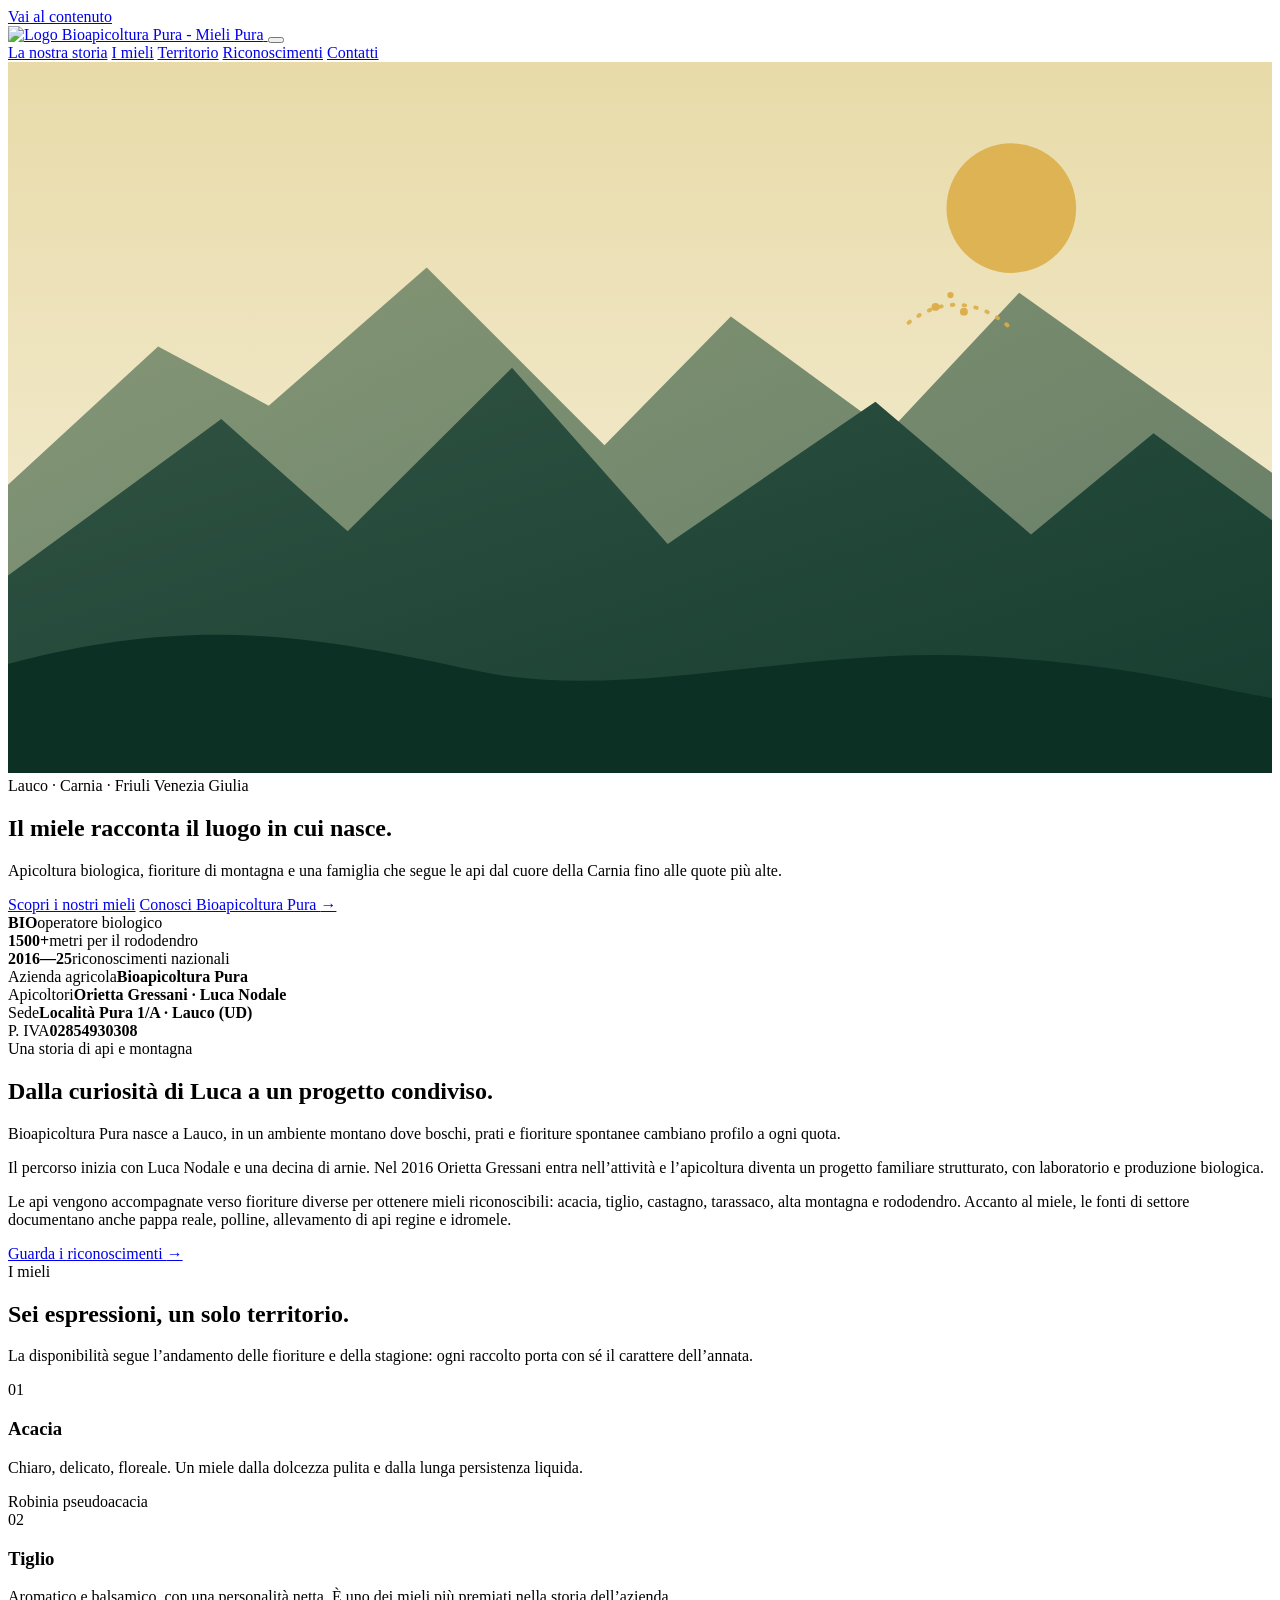
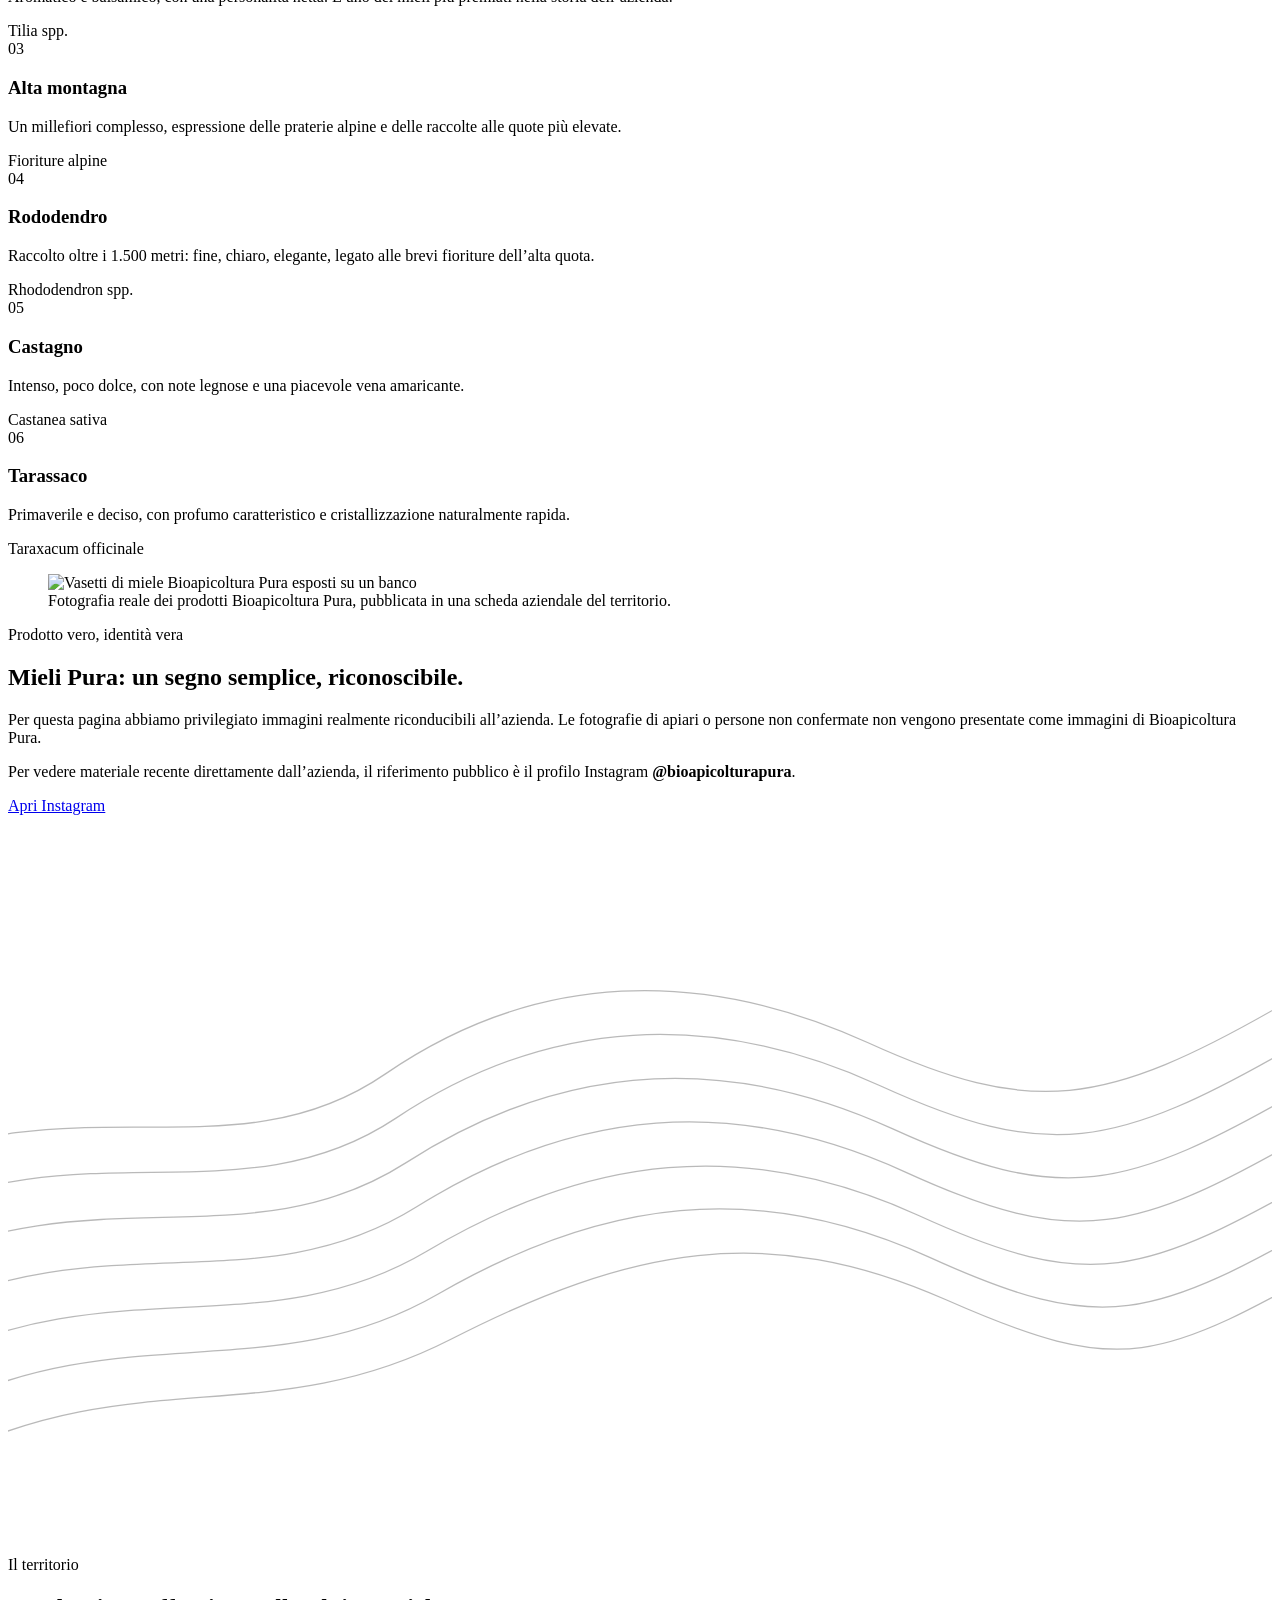
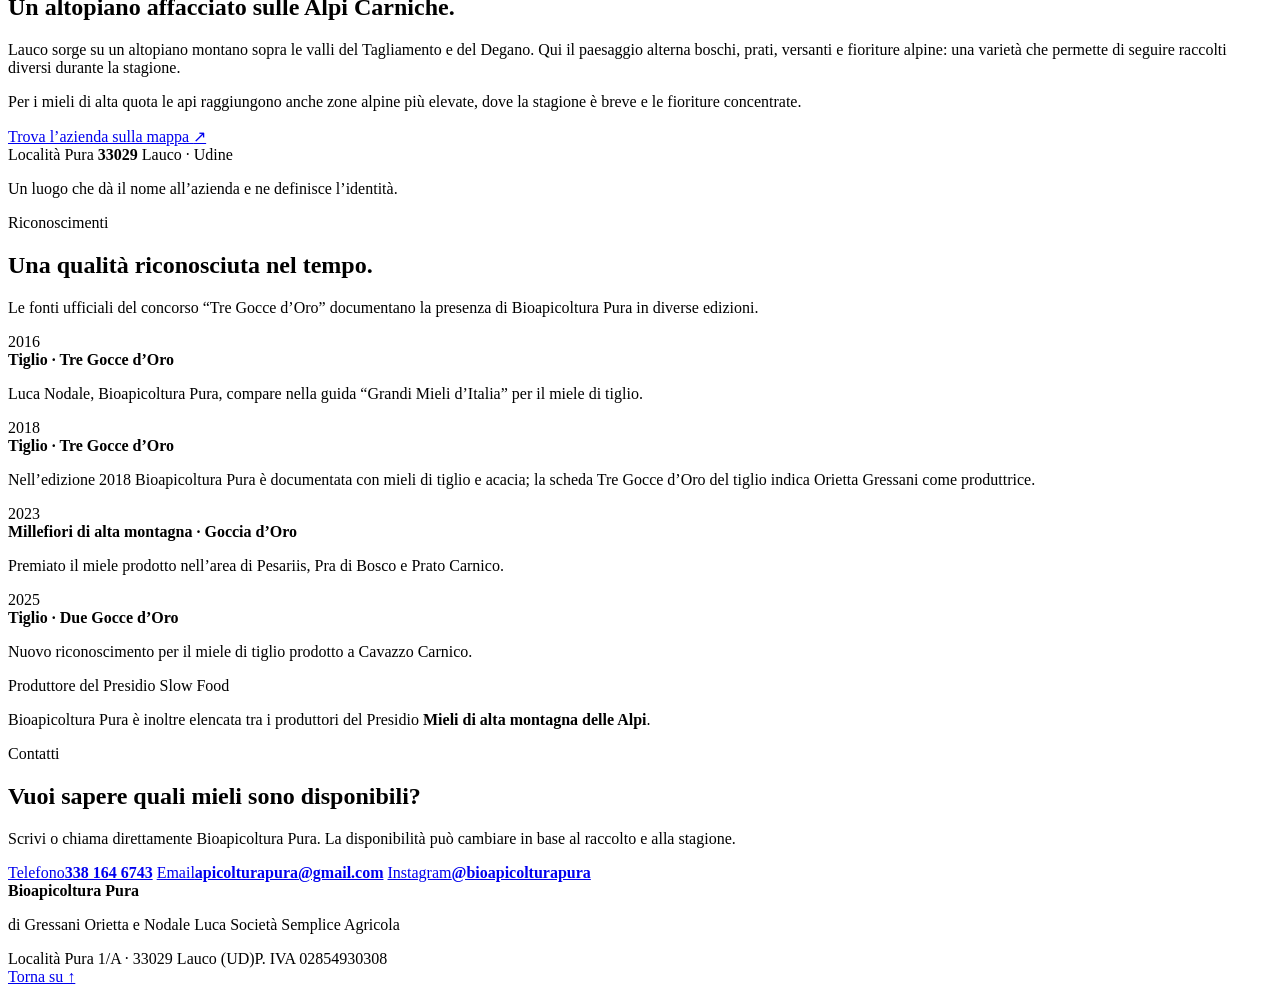
==== index.html @ 6dde9b4a "Create Bioapicoltura Pura showcase website" ====
<!doctype html>
<html lang="it">
<head>
  <meta charset="utf-8">
  <meta name="viewport" content="width=device-width, initial-scale=1">
  <title>Bioapicoltura Pura | Miele biologico dalla Carnia</title>
  <meta name="description" content="Bioapicoltura Pura di Orietta Gressani e Luca Nodale: miele biologico di montagna prodotto a Lauco, nel cuore della Carnia friulana.">
  <meta name="theme-color" content="#153d2f">
  <link rel="preconnect" href="https://fonts.googleapis.com">
  <link rel="preconnect" href="https://fonts.gstatic.com" crossorigin>
  <link href="https://fonts.googleapis.com/css2?family=DM+Sans:wght@400;500;600;700&family=Fraunces:opsz,wght@9..144,500;9..144,600;9..144,700&display=swap" rel="stylesheet">
  <link rel="stylesheet" href="styles.css">
  <script type="application/ld+json">
  {
    "@context": "https://schema.org",
    "@type": "LocalBusiness",
    "name": "Bioapicoltura Pura di Gressani Orietta e Nodale Luca Società Semplice Agricola",
    "alternateName": "Bioapicoltura Pura",
    "description": "Azienda apistica biologica di Lauco, in Carnia.",
    "taxID": "02854930308",
    "telephone": "+393381646743",
    "email": "apicolturapura@gmail.com",
    "address": {
      "@type": "PostalAddress",
      "streetAddress": "Località Pura 1/A",
      "postalCode": "33029",
      "addressLocality": "Lauco",
      "addressRegion": "UD",
      "addressCountry": "IT"
    },
    "sameAs": ["https://www.instagram.com/bioapicolturapura/"]
  }
  </script>
</head>
<body>
  <a class="skip-link" href="#contenuto">Vai al contenuto</a>

  <header class="site-header" id="top">
    <div class="container nav-wrap">
      <a class="brand" href="#top" aria-label="Bioapicoltura Pura, home">
        <img src="https://ribollagialla.org/wp-content/uploads/2021/06/Logo_BioApicoltura.png" alt="Logo Bioapicoltura Pura - Mieli Pura" width="128" height="70">
      </a>
      <button class="menu-toggle" aria-expanded="false" aria-controls="main-nav" aria-label="Apri il menu">
        <span></span><span></span>
      </button>
      <nav id="main-nav" class="main-nav" aria-label="Navigazione principale">
        <a href="#storia">La nostra storia</a>
        <a href="#mieli">I mieli</a>
        <a href="#territorio">Territorio</a>
        <a href="#riconoscimenti">Riconoscimenti</a>
        <a class="nav-cta" href="#contatti">Contatti</a>
      </nav>
    </div>
  </header>

  <main id="contenuto">
    <section class="hero">
      <div class="hero-art" aria-hidden="true">
        <svg viewBox="0 0 1600 900" preserveAspectRatio="xMidYMid slice" role="img">
          <defs>
            <linearGradient id="sky" x1="0" y1="0" x2="0" y2="1">
              <stop offset="0" stop-color="#e8dba9"/>
              <stop offset="1" stop-color="#f6f0dc"/>
            </linearGradient>
            <linearGradient id="mountainFar" x1="0" y1="0" x2="1" y2="1">
              <stop offset="0" stop-color="#6f8767"/>
              <stop offset="1" stop-color="#43614d"/>
            </linearGradient>
            <linearGradient id="mountainNear" x1="0" y1="0" x2="1" y2="1">
              <stop offset="0" stop-color="#315343"/>
              <stop offset="1" stop-color="#153d2f"/>
            </linearGradient>
          </defs>
          <rect width="1600" height="900" fill="url(#sky)"/>
          <circle cx="1270" cy="185" r="82" fill="#dcae4a" opacity=".9"/>
          <path d="M0 535 L190 360 L330 435 L530 260 L755 485 L915 322 L1115 468 L1280 292 L1600 520 L1600 900 L0 900 Z" fill="url(#mountainFar)" opacity=".82"/>
          <path d="M0 650 L270 452 L430 594 L638 387 L835 610 L1098 430 L1295 598 L1450 470 L1600 580 L1600 900 L0 900 Z" fill="url(#mountainNear)"/>
          <path d="M0 762 C230 700 385 725 590 770 C780 812 1000 740 1228 752 C1420 762 1510 790 1600 805 L1600 900 L0 900 Z" fill="#0d3025"/>
          <g fill="#dcae4a" opacity=".98">
            <circle cx="1174" cy="310" r="5"/><circle cx="1193" cy="295" r="4"/><circle cx="1210" cy="316" r="5"/>
          </g>
          <g stroke="#dcae4a" stroke-width="5" stroke-linecap="round" fill="none" opacity=".9">
            <path d="M1140 330 C1180 298 1228 300 1267 335" stroke-dasharray="2 13"/>
          </g>
        </svg>
      </div>
      <div class="hero-overlay"></div>
      <div class="container hero-content">
        <div class="hero-copy reveal">
          <div class="eyebrow light">Lauco · Carnia · Friuli Venezia Giulia</div>
          <h1>Il miele racconta il luogo in cui nasce.</h1>
          <p class="hero-lead">Apicoltura biologica, fioriture di montagna e una famiglia che segue le api dal cuore della Carnia fino alle quote più alte.</p>
          <div class="hero-actions">
            <a class="button button-primary" href="#mieli">Scopri i nostri mieli</a>
            <a class="text-link light" href="#storia">Conosci Bioapicoltura Pura <span aria-hidden="true">→</span></a>
          </div>
        </div>
        <div class="hero-facts reveal" aria-label="In breve">
          <div><strong>BIO</strong><span>operatore biologico</span></div>
          <div><strong>1500+</strong><span>metri per il rododendro</span></div>
          <div><strong>2016—25</strong><span>riconoscimenti nazionali</span></div>
        </div>
      </div>
    </section>

    <section class="identity-strip" aria-label="Identità aziendale">
      <div class="container identity-grid">
        <div><span>Azienda agricola</span><strong>Bioapicoltura Pura</strong></div>
        <div><span>Apicoltori</span><strong>Orietta Gressani · Luca Nodale</strong></div>
        <div><span>Sede</span><strong>Località Pura 1/A · Lauco (UD)</strong></div>
        <div><span>P. IVA</span><strong>02854930308</strong></div>
      </div>
    </section>

    <section id="storia" class="section story">
      <div class="container story-grid">
        <div class="story-heading reveal">
          <div class="eyebrow">Una storia di api e montagna</div>
          <h2>Dalla curiosità di Luca a un progetto condiviso.</h2>
        </div>
        <div class="story-copy reveal">
          <p class="lead">Bioapicoltura Pura nasce a Lauco, in un ambiente montano dove boschi, prati e fioriture spontanee cambiano profilo a ogni quota.</p>
          <p>Il percorso inizia con Luca Nodale e una decina di arnie. Nel 2016 Orietta Gressani entra nell’attività e l’apicoltura diventa un progetto familiare strutturato, con laboratorio e produzione biologica.</p>
          <p>Le api vengono accompagnate verso fioriture diverse per ottenere mieli riconoscibili: acacia, tiglio, castagno, tarassaco, alta montagna e rododendro. Accanto al miele, le fonti di settore documentano anche pappa reale, polline, allevamento di api regine e idromele.</p>
          <a class="text-link" href="#riconoscimenti">Guarda i riconoscimenti <span aria-hidden="true">→</span></a>
        </div>
      </div>
    </section>

    <section id="mieli" class="section honey-section">
      <div class="container">
        <div class="section-intro reveal">
          <div class="eyebrow">I mieli</div>
          <h2>Sei espressioni, un solo territorio.</h2>
          <p>La disponibilità segue l’andamento delle fioriture e della stagione: ogni raccolto porta con sé il carattere dell’annata.</p>
        </div>
        <div class="honey-grid">
          <article class="honey-card reveal"><span class="honey-number">01</span><div><h3>Acacia</h3><p>Chiaro, delicato, floreale. Un miele dalla dolcezza pulita e dalla lunga persistenza liquida.</p></div><span class="botanical">Robinia pseudoacacia</span></article>
          <article class="honey-card reveal"><span class="honey-number">02</span><div><h3>Tiglio</h3><p>Aromatico e balsamico, con una personalità netta. È uno dei mieli più premiati nella storia dell’azienda.</p></div><span class="botanical">Tilia spp.</span></article>
          <article class="honey-card reveal"><span class="honey-number">03</span><div><h3>Alta montagna</h3><p>Un millefiori complesso, espressione delle praterie alpine e delle raccolte alle quote più elevate.</p></div><span class="botanical">Fioriture alpine</span></article>
          <article class="honey-card reveal"><span class="honey-number">04</span><div><h3>Rododendro</h3><p>Raccolto oltre i 1.500 metri: fine, chiaro, elegante, legato alle brevi fioriture dell’alta quota.</p></div><span class="botanical">Rhododendron spp.</span></article>
          <article class="honey-card reveal"><span class="honey-number">05</span><div><h3>Castagno</h3><p>Intenso, poco dolce, con note legnose e una piacevole vena amaricante.</p></div><span class="botanical">Castanea sativa</span></article>
          <article class="honey-card reveal"><span class="honey-number">06</span><div><h3>Tarassaco</h3><p>Primaverile e deciso, con profumo caratteristico e cristallizzazione naturalmente rapida.</p></div><span class="botanical">Taraxacum officinale</span></article>
        </div>
      </div>
    </section>

    <section class="section real-company">
      <div class="container real-grid">
        <figure class="real-photo reveal">
          <img src="https://ribollagialla.org/wp-content/uploads/2021/06/Azienda_BioApicoltura-300x225.jpg" alt="Vasetti di miele Bioapicoltura Pura esposti su un banco" loading="lazy" width="900" height="675">
          <figcaption>Fotografia reale dei prodotti Bioapicoltura Pura, pubblicata in una scheda aziendale del territorio.</figcaption>
        </figure>
        <div class="real-copy reveal">
          <div class="eyebrow">Prodotto vero, identità vera</div>
          <h2>Mieli Pura: un segno semplice, riconoscibile.</h2>
          <p>Per questa pagina abbiamo privilegiato immagini realmente riconducibili all’azienda. Le fotografie di apiari o persone non confermate non vengono presentate come immagini di Bioapicoltura Pura.</p>
          <p>Per vedere materiale recente direttamente dall’azienda, il riferimento pubblico è il profilo Instagram <strong>@bioapicolturapura</strong>.</p>
          <a class="button button-outline" href="https://www.instagram.com/bioapicolturapura/" target="_blank" rel="noopener noreferrer">Apri Instagram</a>
        </div>
      </div>
    </section>

    <section id="territorio" class="section territory">
      <div class="territory-art" aria-hidden="true">
        <svg viewBox="0 0 1200 700" preserveAspectRatio="xMidYMid slice">
          <g fill="none" stroke="currentColor" stroke-width="1.2" opacity=".27">
            <path d="M-60 610 C120 520 250 585 420 498 S720 385 890 460 S1090 520 1270 420"/>
            <path d="M-70 565 C110 475 252 545 408 455 S710 345 875 420 S1085 480 1260 380"/>
            <path d="M-80 520 C100 430 245 505 398 414 S700 305 864 380 S1078 438 1250 340"/>
            <path d="M-90 475 C90 385 238 466 388 372 S690 265 852 339 S1070 398 1240 300"/>
            <path d="M-100 430 C80 340 230 425 378 330 S680 225 840 298 S1060 358 1230 260"/>
            <path d="M-110 385 C70 295 222 385 368 288 S670 185 828 257 S1050 318 1220 220"/>
            <path d="M-120 340 C60 250 214 345 358 246 S660 145 816 216 S1040 278 1210 180"/>
          </g>
        </svg>
      </div>
      <div class="container territory-grid">
        <div class="territory-copy reveal">
          <div class="eyebrow light">Il territorio</div>
          <h2>Un altopiano affacciato sulle Alpi Carniche.</h2>
          <p>Lauco sorge su un altopiano montano sopra le valli del Tagliamento e del Degano. Qui il paesaggio alterna boschi, prati, versanti e fioriture alpine: una varietà che permette di seguire raccolti diversi durante la stagione.</p>
          <p>Per i mieli di alta quota le api raggiungono anche zone alpine più elevate, dove la stagione è breve e le fioriture concentrate.</p>
          <a class="text-link light" href="https://www.google.com/maps/search/?api=1&query=Localit%C3%A0+Pura+1%2FA+Lauco+UD" target="_blank" rel="noopener noreferrer">Trova l’azienda sulla mappa <span aria-hidden="true">↗</span></a>
        </div>
        <div class="altitude-card reveal">
          <span class="altitude-kicker">Località Pura</span>
          <strong>33029</strong>
          <span>Lauco · Udine</span>
          <div class="altitude-line"></div>
          <p>Un luogo che dà il nome all’azienda e ne definisce l’identità.</p>
        </div>
      </div>
    </section>

    <section id="riconoscimenti" class="section awards">
      <div class="container">
        <div class="section-intro reveal">
          <div class="eyebrow">Riconoscimenti</div>
          <h2>Una qualità riconosciuta nel tempo.</h2>
          <p>Le fonti ufficiali del concorso “Tre Gocce d’Oro” documentano la presenza di Bioapicoltura Pura in diverse edizioni.</p>
        </div>
        <div class="timeline">
          <article class="award reveal">
            <time>2016</time>
            <div><strong>Tiglio · Tre Gocce d’Oro</strong><p>Luca Nodale, Bioapicoltura Pura, compare nella guida “Grandi Mieli d’Italia” per il miele di tiglio.</p></div>
          </article>
          <article class="award reveal">
            <time>2018</time>
            <div><strong>Tiglio · Tre Gocce d’Oro</strong><p>Nell’edizione 2018 Bioapicoltura Pura è documentata con mieli di tiglio e acacia; la scheda Tre Gocce d’Oro del tiglio indica Orietta Gressani come produttrice.</p></div>
          </article>
          <article class="award reveal">
            <time>2023</time>
            <div><strong>Millefiori di alta montagna · Goccia d’Oro</strong><p>Premiato il miele prodotto nell’area di Pesariis, Pra di Bosco e Prato Carnico.</p></div>
          </article>
          <article class="award reveal">
            <time>2025</time>
            <div><strong>Tiglio · Due Gocce d’Oro</strong><p>Nuovo riconoscimento per il miele di tiglio prodotto a Cavazzo Carnico.</p></div>
          </article>
        </div>
        <div class="slowfood-note reveal">
          <span class="badge">Produttore del Presidio Slow Food</span>
          <p>Bioapicoltura Pura è inoltre elencata tra i produttori del Presidio <strong>Mieli di alta montagna delle Alpi</strong>.</p>
        </div>
      </div>
    </section>

    <section id="contatti" class="section contact">
      <div class="container contact-card reveal">
        <div>
          <div class="eyebrow light">Contatti</div>
          <h2>Vuoi sapere quali mieli sono disponibili?</h2>
          <p>Scrivi o chiama direttamente Bioapicoltura Pura. La disponibilità può cambiare in base al raccolto e alla stagione.</p>
        </div>
        <div class="contact-links">
          <a href="tel:+393381646743"><span>Telefono</span><strong>338 164 6743</strong></a>
          <a href="mailto:apicolturapura@gmail.com"><span>Email</span><strong>apicolturapura@gmail.com</strong></a>
          <a href="https://www.instagram.com/bioapicolturapura/" target="_blank" rel="noopener noreferrer"><span>Instagram</span><strong>@bioapicolturapura</strong></a>
        </div>
      </div>
    </section>
  </main>

  <footer class="site-footer">
    <div class="container footer-grid">
      <div><strong>Bioapicoltura Pura</strong><p>di Gressani Orietta e Nodale Luca Società Semplice Agricola</p></div>
      <div><span>Località Pura 1/A · 33029 Lauco (UD)</span><span>P. IVA 02854930308</span></div>
      <a href="#top" class="back-top">Torna su ↑</a>
    </div>
  </footer>

  <script src="app.js"></script>
</body>
</html>
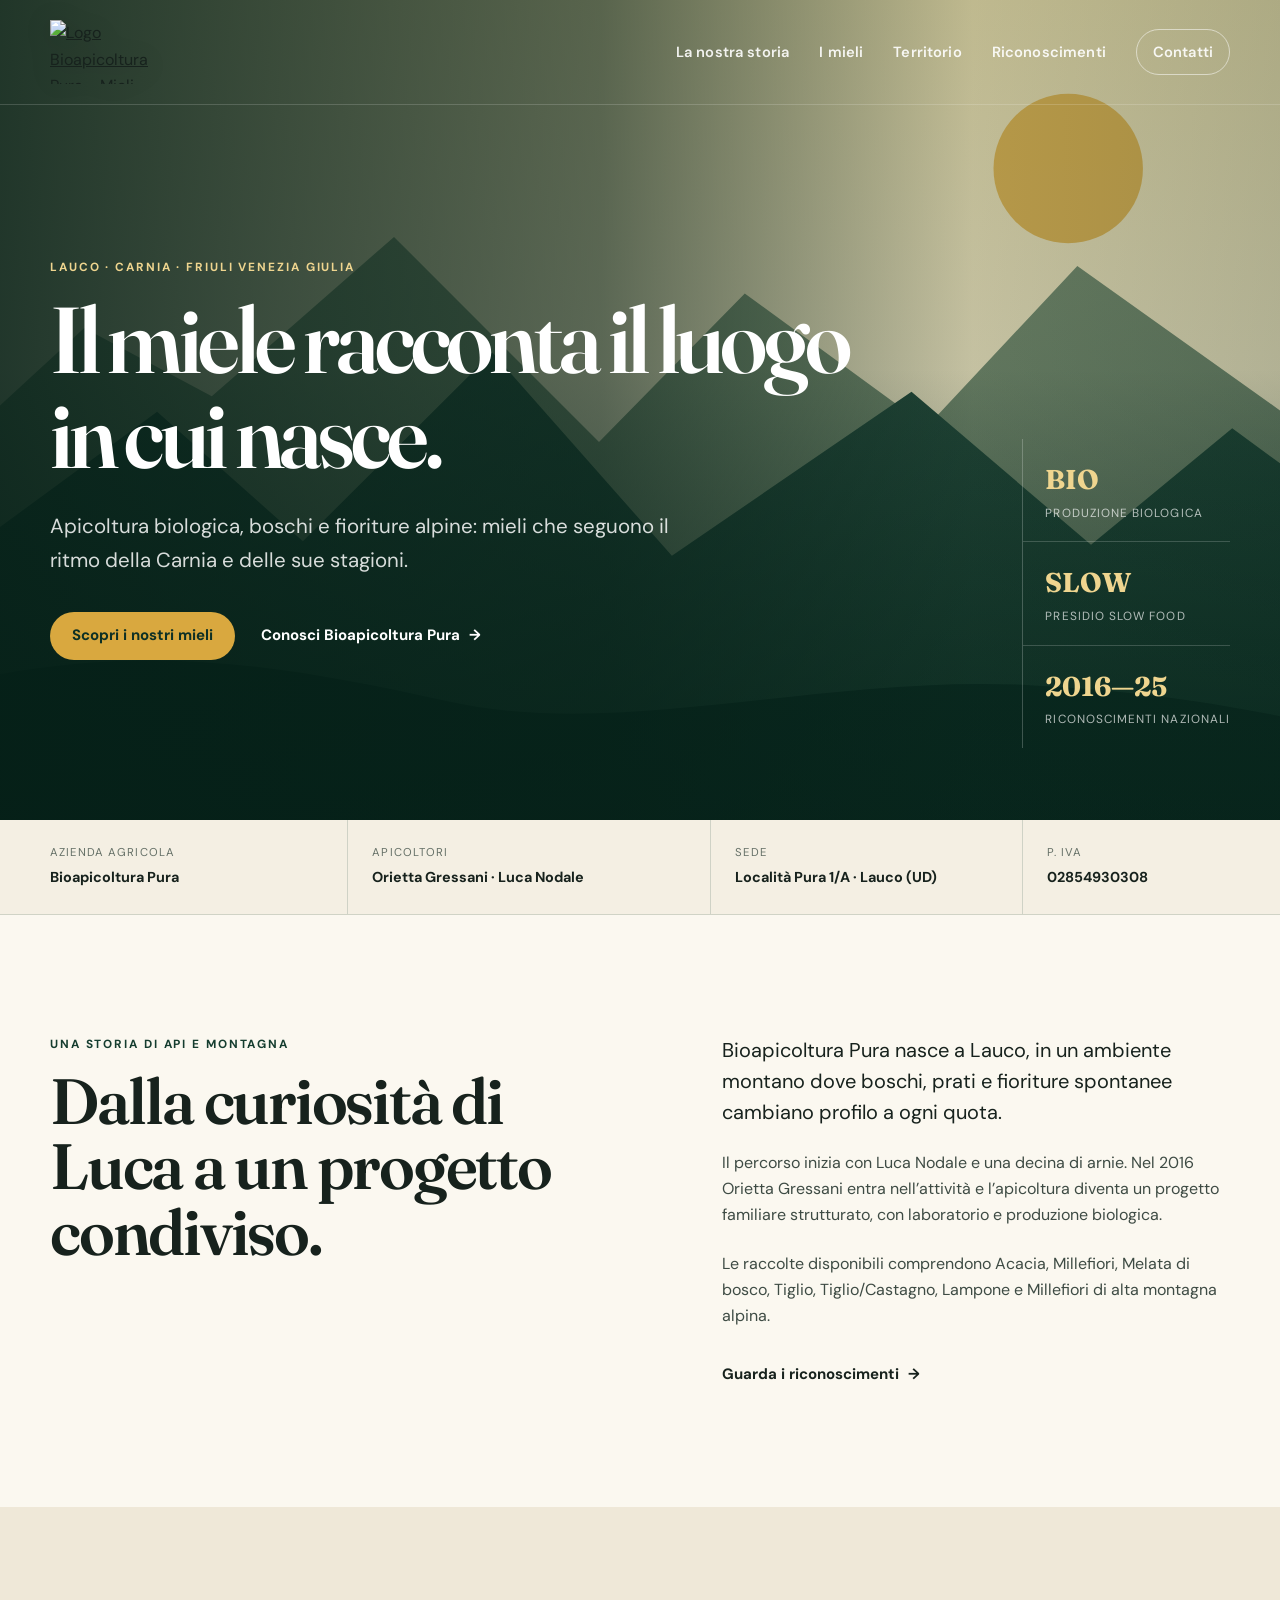
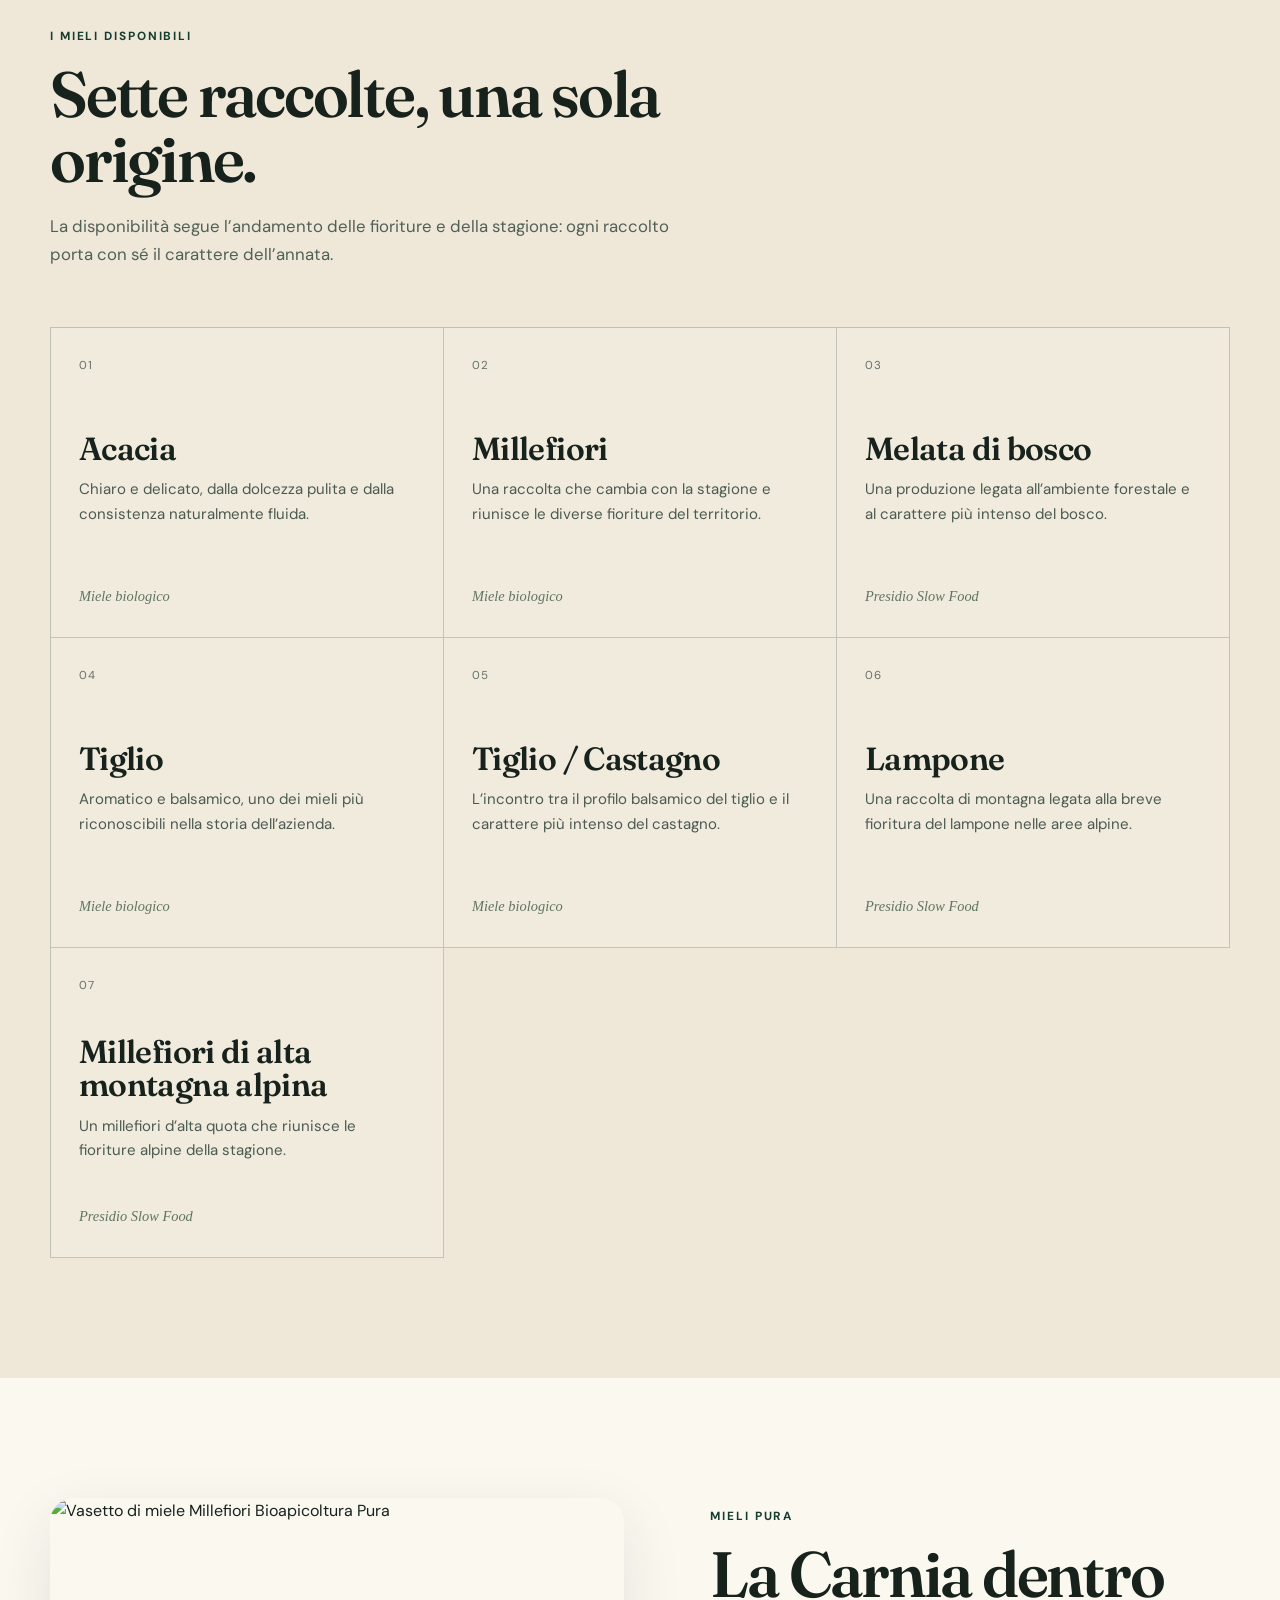
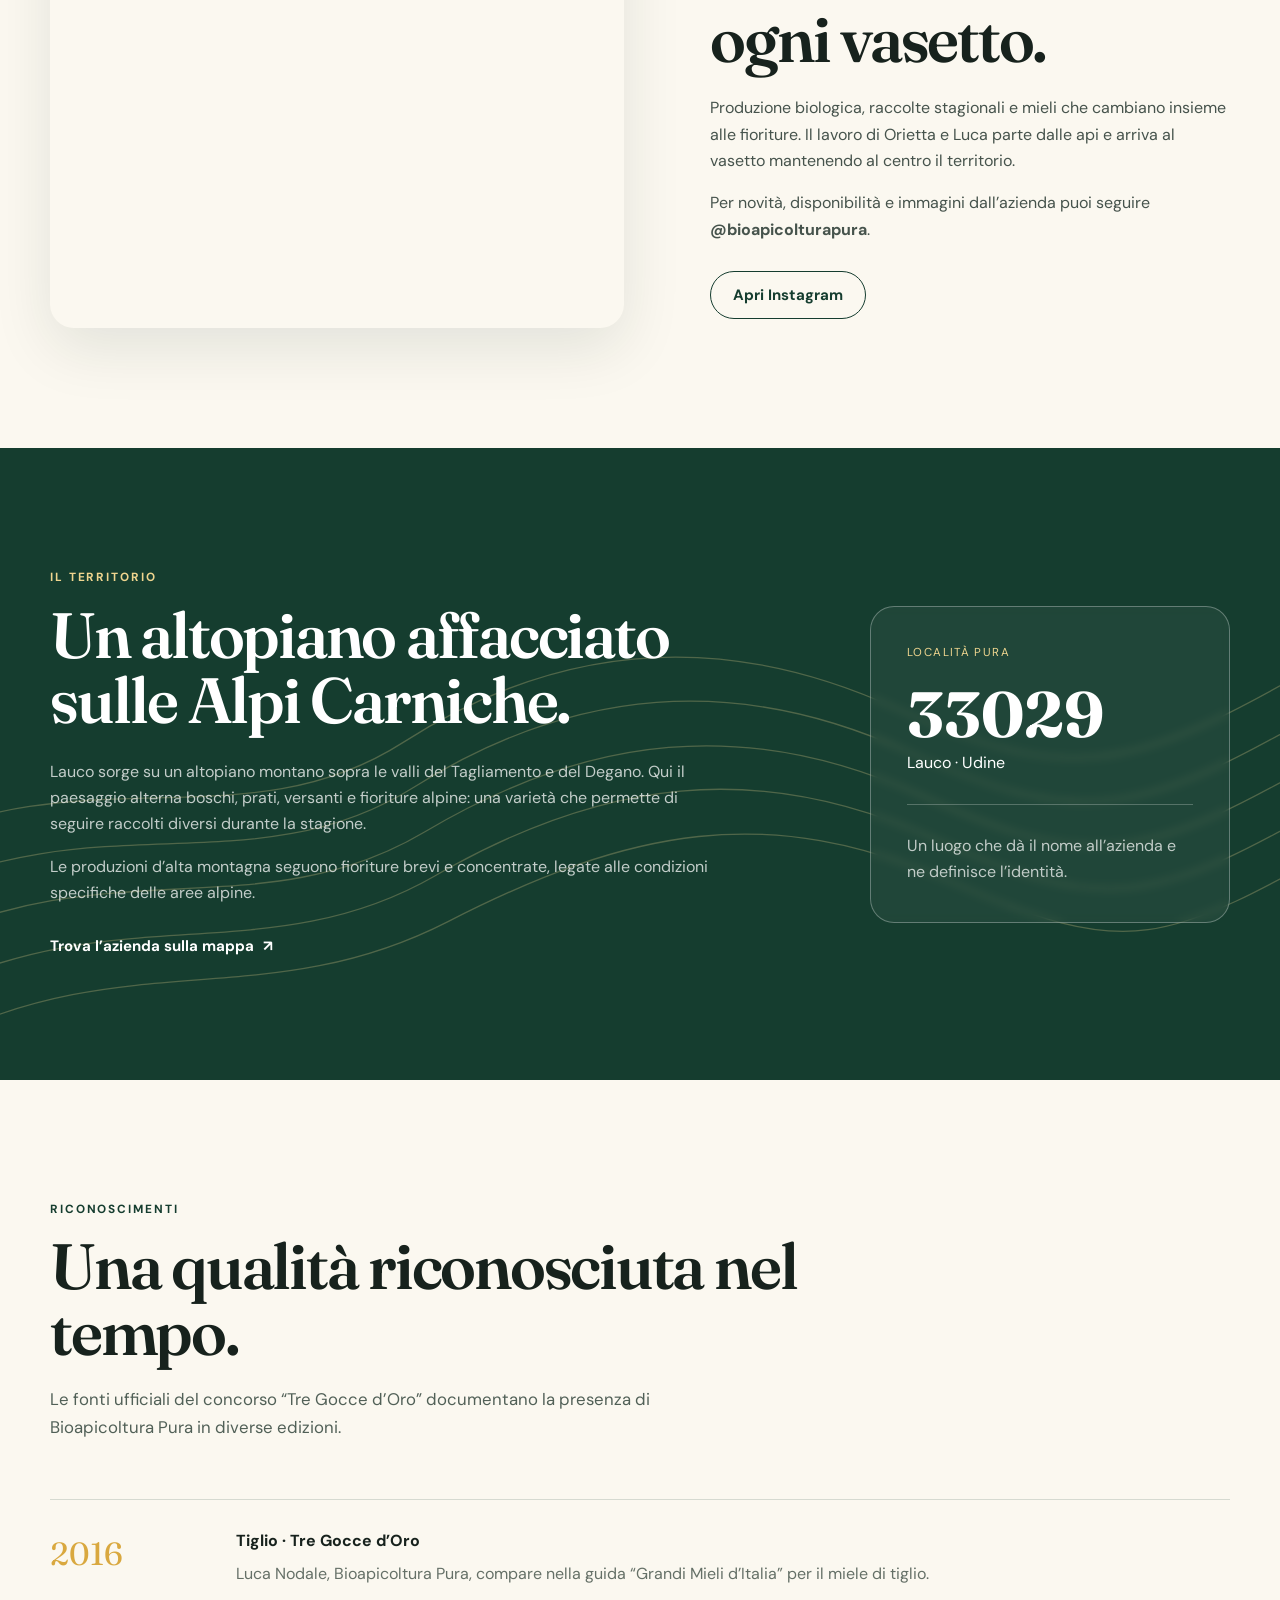
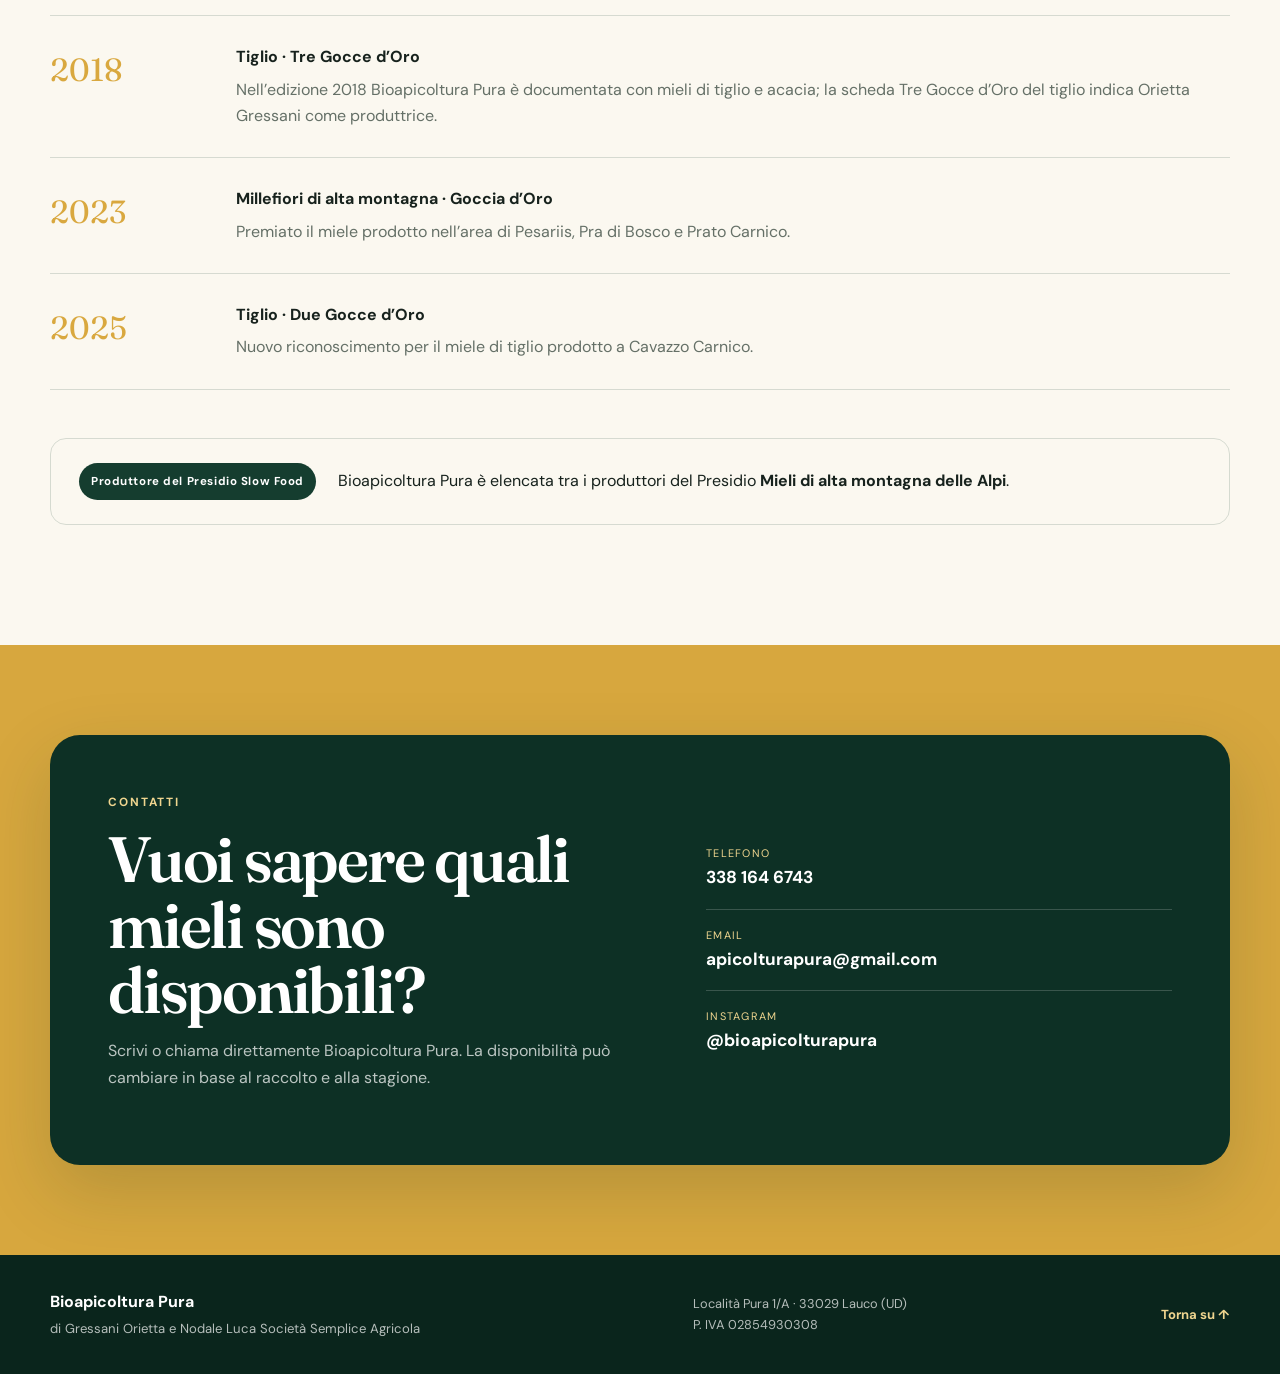
==== commit ddb608ef: "Update honey selection and improve product imagery" ====
--- a/index.html
+++ b/index.html
@@ -4,7 +4,7 @@
   <meta charset="utf-8">
   <meta name="viewport" content="width=device-width, initial-scale=1">
   <title>Bioapicoltura Pura | Miele biologico dalla Carnia</title>
-  <meta name="description" content="Bioapicoltura Pura di Orietta Gressani e Luca Nodale: miele biologico di montagna prodotto a Lauco, nel cuore della Carnia friulana.">
+  <meta name="description" content="Bioapicoltura Pura di Orietta Gressani e Luca Nodale: miele biologico prodotto a Lauco, nel cuore della Carnia friulana.">
   <meta name="theme-color" content="#153d2f">
   <link rel="preconnect" href="https://fonts.googleapis.com">
   <link rel="preconnect" href="https://fonts.gstatic.com" crossorigin>
@@ -40,9 +40,7 @@
       <a class="brand" href="#top" aria-label="Bioapicoltura Pura, home">
         <img src="https://ribollagialla.org/wp-content/uploads/2021/06/Logo_BioApicoltura.png" alt="Logo Bioapicoltura Pura - Mieli Pura" width="128" height="70">
       </a>
-      <button class="menu-toggle" aria-expanded="false" aria-controls="main-nav" aria-label="Apri il menu">
-        <span></span><span></span>
-      </button>
+      <button class="menu-toggle" aria-expanded="false" aria-controls="main-nav" aria-label="Apri il menu"><span></span><span></span></button>
       <nav id="main-nav" class="main-nav" aria-label="Navigazione principale">
         <a href="#storia">La nostra storia</a>
         <a href="#mieli">I mieli</a>
@@ -58,30 +56,15 @@
       <div class="hero-art" aria-hidden="true">
         <svg viewBox="0 0 1600 900" preserveAspectRatio="xMidYMid slice" role="img">
           <defs>
-            <linearGradient id="sky" x1="0" y1="0" x2="0" y2="1">
-              <stop offset="0" stop-color="#e8dba9"/>
-              <stop offset="1" stop-color="#f6f0dc"/>
-            </linearGradient>
-            <linearGradient id="mountainFar" x1="0" y1="0" x2="1" y2="1">
-              <stop offset="0" stop-color="#6f8767"/>
-              <stop offset="1" stop-color="#43614d"/>
-            </linearGradient>
-            <linearGradient id="mountainNear" x1="0" y1="0" x2="1" y2="1">
-              <stop offset="0" stop-color="#315343"/>
-              <stop offset="1" stop-color="#153d2f"/>
-            </linearGradient>
+            <linearGradient id="sky" x1="0" y1="0" x2="0" y2="1"><stop offset="0" stop-color="#e8dba9"/><stop offset="1" stop-color="#f6f0dc"/></linearGradient>
+            <linearGradient id="mountainFar" x1="0" y1="0" x2="1" y2="1"><stop offset="0" stop-color="#6f8767"/><stop offset="1" stop-color="#43614d"/></linearGradient>
+            <linearGradient id="mountainNear" x1="0" y1="0" x2="1" y2="1"><stop offset="0" stop-color="#315343"/><stop offset="1" stop-color="#153d2f"/></linearGradient>
           </defs>
           <rect width="1600" height="900" fill="url(#sky)"/>
           <circle cx="1270" cy="185" r="82" fill="#dcae4a" opacity=".9"/>
           <path d="M0 535 L190 360 L330 435 L530 260 L755 485 L915 322 L1115 468 L1280 292 L1600 520 L1600 900 L0 900 Z" fill="url(#mountainFar)" opacity=".82"/>
           <path d="M0 650 L270 452 L430 594 L638 387 L835 610 L1098 430 L1295 598 L1450 470 L1600 580 L1600 900 L0 900 Z" fill="url(#mountainNear)"/>
           <path d="M0 762 C230 700 385 725 590 770 C780 812 1000 740 1228 752 C1420 762 1510 790 1600 805 L1600 900 L0 900 Z" fill="#0d3025"/>
-          <g fill="#dcae4a" opacity=".98">
-            <circle cx="1174" cy="310" r="5"/><circle cx="1193" cy="295" r="4"/><circle cx="1210" cy="316" r="5"/>
-          </g>
-          <g stroke="#dcae4a" stroke-width="5" stroke-linecap="round" fill="none" opacity=".9">
-            <path d="M1140 330 C1180 298 1228 300 1267 335" stroke-dasharray="2 13"/>
-          </g>
         </svg>
       </div>
       <div class="hero-overlay"></div>
@@ -89,15 +72,15 @@
         <div class="hero-copy reveal">
           <div class="eyebrow light">Lauco · Carnia · Friuli Venezia Giulia</div>
           <h1>Il miele racconta il luogo in cui nasce.</h1>
-          <p class="hero-lead">Apicoltura biologica, fioriture di montagna e una famiglia che segue le api dal cuore della Carnia fino alle quote più alte.</p>
+          <p class="hero-lead">Apicoltura biologica, boschi e fioriture alpine: mieli che seguono il ritmo della Carnia e delle sue stagioni.</p>
           <div class="hero-actions">
             <a class="button button-primary" href="#mieli">Scopri i nostri mieli</a>
             <a class="text-link light" href="#storia">Conosci Bioapicoltura Pura <span aria-hidden="true">→</span></a>
           </div>
         </div>
         <div class="hero-facts reveal" aria-label="In breve">
-          <div><strong>BIO</strong><span>operatore biologico</span></div>
-          <div><strong>1500+</strong><span>metri per il rododendro</span></div>
+          <div><strong>BIO</strong><span>produzione biologica</span></div>
+          <div><strong>SLOW</strong><span>Presidio Slow Food</span></div>
           <div><strong>2016—25</strong><span>riconoscimenti nazionali</span></div>
         </div>
       </div>
@@ -121,7 +104,7 @@
         <div class="story-copy reveal">
           <p class="lead">Bioapicoltura Pura nasce a Lauco, in un ambiente montano dove boschi, prati e fioriture spontanee cambiano profilo a ogni quota.</p>
           <p>Il percorso inizia con Luca Nodale e una decina di arnie. Nel 2016 Orietta Gressani entra nell’attività e l’apicoltura diventa un progetto familiare strutturato, con laboratorio e produzione biologica.</p>
-          <p>Le api vengono accompagnate verso fioriture diverse per ottenere mieli riconoscibili: acacia, tiglio, castagno, tarassaco, alta montagna e rododendro. Accanto al miele, le fonti di settore documentano anche pappa reale, polline, allevamento di api regine e idromele.</p>
+          <p>Le raccolte disponibili comprendono Acacia, Millefiori, Melata di bosco, Tiglio, Tiglio/Castagno, Lampone e Millefiori di alta montagna alpina.</p>
           <a class="text-link" href="#riconoscimenti">Guarda i riconoscimenti <span aria-hidden="true">→</span></a>
         </div>
       </div>
@@ -130,17 +113,18 @@
     <section id="mieli" class="section honey-section">
       <div class="container">
         <div class="section-intro reveal">
-          <div class="eyebrow">I mieli</div>
-          <h2>Sei espressioni, un solo territorio.</h2>
+          <div class="eyebrow">I mieli disponibili</div>
+          <h2>Sette raccolte, una sola origine.</h2>
           <p>La disponibilità segue l’andamento delle fioriture e della stagione: ogni raccolto porta con sé il carattere dell’annata.</p>
         </div>
         <div class="honey-grid">
-          <article class="honey-card reveal"><span class="honey-number">01</span><div><h3>Acacia</h3><p>Chiaro, delicato, floreale. Un miele dalla dolcezza pulita e dalla lunga persistenza liquida.</p></div><span class="botanical">Robinia pseudoacacia</span></article>
-          <article class="honey-card reveal"><span class="honey-number">02</span><div><h3>Tiglio</h3><p>Aromatico e balsamico, con una personalità netta. È uno dei mieli più premiati nella storia dell’azienda.</p></div><span class="botanical">Tilia spp.</span></article>
-          <article class="honey-card reveal"><span class="honey-number">03</span><div><h3>Alta montagna</h3><p>Un millefiori complesso, espressione delle praterie alpine e delle raccolte alle quote più elevate.</p></div><span class="botanical">Fioriture alpine</span></article>
-          <article class="honey-card reveal"><span class="honey-number">04</span><div><h3>Rododendro</h3><p>Raccolto oltre i 1.500 metri: fine, chiaro, elegante, legato alle brevi fioriture dell’alta quota.</p></div><span class="botanical">Rhododendron spp.</span></article>
-          <article class="honey-card reveal"><span class="honey-number">05</span><div><h3>Castagno</h3><p>Intenso, poco dolce, con note legnose e una piacevole vena amaricante.</p></div><span class="botanical">Castanea sativa</span></article>
-          <article class="honey-card reveal"><span class="honey-number">06</span><div><h3>Tarassaco</h3><p>Primaverile e deciso, con profumo caratteristico e cristallizzazione naturalmente rapida.</p></div><span class="botanical">Taraxacum officinale</span></article>
+          <article class="honey-card reveal"><span class="honey-number">01</span><div><h3>Acacia</h3><p>Chiaro e delicato, dalla dolcezza pulita e dalla consistenza naturalmente fluida.</p></div><span class="botanical">Miele biologico</span></article>
+          <article class="honey-card reveal"><span class="honey-number">02</span><div><h3>Millefiori</h3><p>Una raccolta che cambia con la stagione e riunisce le diverse fioriture del territorio.</p></div><span class="botanical">Miele biologico</span></article>
+          <article class="honey-card reveal"><span class="honey-number">03</span><div><h3>Melata di bosco</h3><p>Una produzione legata all’ambiente forestale e al carattere più intenso del bosco.</p></div><span class="botanical">Presidio Slow Food</span></article>
+          <article class="honey-card reveal"><span class="honey-number">04</span><div><h3>Tiglio</h3><p>Aromatico e balsamico, uno dei mieli più riconoscibili nella storia dell’azienda.</p></div><span class="botanical">Miele biologico</span></article>
+          <article class="honey-card reveal"><span class="honey-number">05</span><div><h3>Tiglio / Castagno</h3><p>L’incontro tra il profilo balsamico del tiglio e il carattere più intenso del castagno.</p></div><span class="botanical">Miele biologico</span></article>
+          <article class="honey-card reveal"><span class="honey-number">06</span><div><h3>Lampone</h3><p>Una raccolta di montagna legata alla breve fioritura del lampone nelle aree alpine.</p></div><span class="botanical">Presidio Slow Food</span></article>
+          <article class="honey-card reveal"><span class="honey-number">07</span><div><h3>Millefiori di alta montagna alpina</h3><p>Un millefiori d’alta quota che riunisce le fioriture alpine della stagione.</p></div><span class="botanical">Presidio Slow Food</span></article>
         </div>
       </div>
     </section>
@@ -148,14 +132,13 @@
     <section class="section real-company">
       <div class="container real-grid">
         <figure class="real-photo reveal">
-          <img src="https://ribollagialla.org/wp-content/uploads/2021/06/Azienda_BioApicoltura-300x225.jpg" alt="Vasetti di miele Bioapicoltura Pura esposti su un banco" loading="lazy" width="900" height="675">
-          <figcaption>Fotografia reale dei prodotti Bioapicoltura Pura, pubblicata in una scheda aziendale del territorio.</figcaption>
+          <img src="https://carniasapori.it/wp-content/uploads/2025/03/MMF501-miele-millefiori-500gr.jpg" alt="Vasetto di miele Millefiori Bioapicoltura Pura" loading="lazy">
         </figure>
         <div class="real-copy reveal">
-          <div class="eyebrow">Prodotto vero, identità vera</div>
-          <h2>Mieli Pura: un segno semplice, riconoscibile.</h2>
-          <p>Per questa pagina abbiamo privilegiato immagini realmente riconducibili all’azienda. Le fotografie di apiari o persone non confermate non vengono presentate come immagini di Bioapicoltura Pura.</p>
-          <p>Per vedere materiale recente direttamente dall’azienda, il riferimento pubblico è il profilo Instagram <strong>@bioapicolturapura</strong>.</p>
+          <div class="eyebrow">Mieli Pura</div>
+          <h2>La Carnia dentro ogni vasetto.</h2>
+          <p>Produzione biologica, raccolte stagionali e mieli che cambiano insieme alle fioriture. Il lavoro di Orietta e Luca parte dalle api e arriva al vasetto mantenendo al centro il territorio.</p>
+          <p>Per novità, disponibilità e immagini dall’azienda puoi seguire <strong>@bioapicolturapura</strong>.</p>
           <a class="button button-outline" href="https://www.instagram.com/bioapicolturapura/" target="_blank" rel="noopener noreferrer">Apri Instagram</a>
         </div>
       </div>
@@ -170,8 +153,6 @@
             <path d="M-80 520 C100 430 245 505 398 414 S700 305 864 380 S1078 438 1250 340"/>
             <path d="M-90 475 C90 385 238 466 388 372 S690 265 852 339 S1070 398 1240 300"/>
             <path d="M-100 430 C80 340 230 425 378 330 S680 225 840 298 S1060 358 1230 260"/>
-            <path d="M-110 385 C70 295 222 385 368 288 S670 185 828 257 S1050 318 1220 220"/>
-            <path d="M-120 340 C60 250 214 345 358 246 S660 145 816 216 S1040 278 1210 180"/>
           </g>
         </svg>
       </div>
@@ -180,7 +161,7 @@
           <div class="eyebrow light">Il territorio</div>
           <h2>Un altopiano affacciato sulle Alpi Carniche.</h2>
           <p>Lauco sorge su un altopiano montano sopra le valli del Tagliamento e del Degano. Qui il paesaggio alterna boschi, prati, versanti e fioriture alpine: una varietà che permette di seguire raccolti diversi durante la stagione.</p>
-          <p>Per i mieli di alta quota le api raggiungono anche zone alpine più elevate, dove la stagione è breve e le fioriture concentrate.</p>
+          <p>Le produzioni d’alta montagna seguono fioriture brevi e concentrate, legate alle condizioni specifiche delle aree alpine.</p>
           <a class="text-link light" href="https://www.google.com/maps/search/?api=1&query=Localit%C3%A0+Pura+1%2FA+Lauco+UD" target="_blank" rel="noopener noreferrer">Trova l’azienda sulla mappa <span aria-hidden="true">↗</span></a>
         </div>
         <div class="altitude-card reveal">
@@ -201,26 +182,14 @@
           <p>Le fonti ufficiali del concorso “Tre Gocce d’Oro” documentano la presenza di Bioapicoltura Pura in diverse edizioni.</p>
         </div>
         <div class="timeline">
-          <article class="award reveal">
-            <time>2016</time>
-            <div><strong>Tiglio · Tre Gocce d’Oro</strong><p>Luca Nodale, Bioapicoltura Pura, compare nella guida “Grandi Mieli d’Italia” per il miele di tiglio.</p></div>
-          </article>
-          <article class="award reveal">
-            <time>2018</time>
-            <div><strong>Tiglio · Tre Gocce d’Oro</strong><p>Nell’edizione 2018 Bioapicoltura Pura è documentata con mieli di tiglio e acacia; la scheda Tre Gocce d’Oro del tiglio indica Orietta Gressani come produttrice.</p></div>
-          </article>
-          <article class="award reveal">
-            <time>2023</time>
-            <div><strong>Millefiori di alta montagna · Goccia d’Oro</strong><p>Premiato il miele prodotto nell’area di Pesariis, Pra di Bosco e Prato Carnico.</p></div>
-          </article>
-          <article class="award reveal">
-            <time>2025</time>
-            <div><strong>Tiglio · Due Gocce d’Oro</strong><p>Nuovo riconoscimento per il miele di tiglio prodotto a Cavazzo Carnico.</p></div>
-          </article>
+          <article class="award reveal"><time>2016</time><div><strong>Tiglio · Tre Gocce d’Oro</strong><p>Luca Nodale, Bioapicoltura Pura, compare nella guida “Grandi Mieli d’Italia” per il miele di tiglio.</p></div></article>
+          <article class="award reveal"><time>2018</time><div><strong>Tiglio · Tre Gocce d’Oro</strong><p>Nell’edizione 2018 Bioapicoltura Pura è documentata con mieli di tiglio e acacia; la scheda Tre Gocce d’Oro del tiglio indica Orietta Gressani come produttrice.</p></div></article>
+          <article class="award reveal"><time>2023</time><div><strong>Millefiori di alta montagna · Goccia d’Oro</strong><p>Premiato il miele prodotto nell’area di Pesariis, Pra di Bosco e Prato Carnico.</p></div></article>
+          <article class="award reveal"><time>2025</time><div><strong>Tiglio · Due Gocce d’Oro</strong><p>Nuovo riconoscimento per il miele di tiglio prodotto a Cavazzo Carnico.</p></div></article>
         </div>
         <div class="slowfood-note reveal">
           <span class="badge">Produttore del Presidio Slow Food</span>
-          <p>Bioapicoltura Pura è inoltre elencata tra i produttori del Presidio <strong>Mieli di alta montagna delle Alpi</strong>.</p>
+          <p>Bioapicoltura Pura è elencata tra i produttori del Presidio <strong>Mieli di alta montagna delle Alpi</strong>.</p>
         </div>
       </div>
     </section>
--- a/styles.css
+++ b/styles.css
@@ -0,0 +1,211 @@
+:root {
+  --forest: #153d2f;
+  --forest-deep: #0d3025;
+  --moss: #60755f;
+  --cream: #f4efe3;
+  --paper: #fbf8f0;
+  --honey: #d9a83f;
+  --honey-pale: #efd58f;
+  --ink: #17221d;
+  --muted: #657067;
+  --line: rgba(21,61,47,.16);
+  --radius: 24px;
+  --shadow: 0 20px 60px rgba(10,37,28,.10);
+}
+
+* { box-sizing: border-box; }
+html { scroll-behavior: smooth; }
+body {
+  margin: 0;
+  background: var(--paper);
+  color: var(--ink);
+  font-family: "DM Sans", system-ui, -apple-system, BlinkMacSystemFont, "Segoe UI", sans-serif;
+  line-height: 1.65;
+  -webkit-font-smoothing: antialiased;
+}
+img { display: block; max-width: 100%; }
+a { color: inherit; }
+button, input, textarea { font: inherit; }
+.container { width: min(1180px, calc(100% - 40px)); margin: 0 auto; }
+.skip-link { position: fixed; top: 8px; left: 8px; z-index: 99; transform: translateY(-150%); background: white; padding: 10px 14px; border-radius: 8px; }
+.skip-link:focus { transform: none; }
+
+.site-header {
+  position: absolute;
+  inset: 0 0 auto;
+  z-index: 20;
+  border-bottom: 1px solid rgba(255,255,255,.16);
+}
+.nav-wrap { height: 104px; display: flex; align-items: center; justify-content: space-between; gap: 28px; }
+.brand img { width: 116px; height: auto; filter: drop-shadow(0 3px 12px rgba(0,0,0,.15)); }
+.main-nav { display: flex; align-items: center; gap: 30px; }
+.main-nav a { color: white; text-decoration: none; font-size: .92rem; font-weight: 600; letter-spacing: .01em; opacity: .9; }
+.main-nav a:hover { opacity: 1; }
+.nav-cta { padding: 10px 16px; border: 1px solid rgba(255,255,255,.58); border-radius: 999px; }
+.menu-toggle { display: none; border: 0; background: transparent; width: 44px; height: 44px; padding: 9px; }
+.menu-toggle span { display: block; width: 100%; height: 2px; background: white; margin: 7px 0; }
+
+.hero {
+  position: relative;
+  min-height: 820px;
+  overflow: hidden;
+  background: var(--forest);
+  color: white;
+  isolation: isolate;
+}
+.hero-art, .hero-overlay { position: absolute; inset: 0; z-index: -2; }
+.hero-art svg { width: 100%; height: 100%; }
+.hero-overlay { z-index: -1; background: linear-gradient(90deg, rgba(5,31,23,.88) 0%, rgba(5,31,23,.63) 47%, rgba(5,31,23,.18) 76%, rgba(5,31,23,.26) 100%), linear-gradient(0deg, rgba(5,31,23,.56), transparent 55%); }
+.hero-content { min-height: 820px; display: grid; grid-template-columns: minmax(0, 1fr) auto; align-items: end; padding-top: 170px; padding-bottom: 72px; gap: 72px; }
+.hero-copy { max-width: 800px; align-self: center; }
+.eyebrow { font-size: .74rem; text-transform: uppercase; letter-spacing: .16em; font-weight: 700; color: var(--forest); margin-bottom: 14px; }
+.eyebrow.light { color: var(--honey-pale); }
+h1, h2, h3 { font-family: "Fraunces", Georgia, serif; line-height: 1.02; margin: 0; font-weight: 600; }
+h1 { font-size: clamp(3.35rem, 7.3vw, 7rem); max-width: 930px; letter-spacing: -.045em; }
+h2 { font-size: clamp(2.4rem, 5vw, 4.7rem); letter-spacing: -.035em; }
+h3 { font-size: 2rem; letter-spacing: -.02em; }
+.hero-lead { max-width: 650px; font-size: clamp(1.08rem, 2vw, 1.28rem); color: rgba(255,255,255,.84); margin: 28px 0 34px; }
+.hero-actions { display: flex; align-items: center; gap: 26px; flex-wrap: wrap; }
+.button { display: inline-flex; align-items: center; justify-content: center; min-height: 48px; padding: 0 22px; border-radius: 999px; text-decoration: none; font-weight: 700; font-size: .94rem; transition: transform .2s ease, background .2s ease; }
+.button:hover { transform: translateY(-2px); }
+.button-primary { background: var(--honey); color: var(--forest-deep); }
+.button-outline { border: 1px solid var(--forest); color: var(--forest); }
+.text-link { display: inline-flex; align-items: center; gap: 9px; text-decoration: none; font-weight: 700; font-size: .94rem; }
+.text-link span { transition: transform .2s ease; }
+.text-link:hover span { transform: translateX(4px); }
+.text-link.light { color: white; }
+.hero-facts { display: grid; grid-template-columns: 1fr; min-width: 170px; border-left: 1px solid rgba(255,255,255,.22); }
+.hero-facts div { padding: 18px 0 18px 22px; border-bottom: 1px solid rgba(255,255,255,.18); }
+.hero-facts div:last-child { border-bottom: 0; }
+.hero-facts strong { display: block; font-family: "Fraunces", Georgia, serif; font-size: 1.7rem; color: var(--honey-pale); }
+.hero-facts span { display: block; font-size: .74rem; text-transform: uppercase; letter-spacing: .09em; color: rgba(255,255,255,.68); margin-top: 2px; }
+
+.identity-strip { background: var(--cream); border-bottom: 1px solid var(--line); }
+.identity-grid { display: grid; grid-template-columns: 1.15fr 1.4fr 1.2fr .8fr; }
+.identity-grid > div { padding: 24px 24px 24px 0; border-right: 1px solid var(--line); }
+.identity-grid > div + div { padding-left: 24px; }
+.identity-grid > div:last-child { border-right: 0; }
+.identity-grid span, .identity-grid strong { display: block; }
+.identity-grid span { font-size: .71rem; text-transform: uppercase; letter-spacing: .1em; color: var(--muted); margin-bottom: 3px; }
+.identity-grid strong { font-size: .9rem; }
+
+.section { padding: 120px 0; }
+.story { background: var(--paper); }
+.story-grid { display: grid; grid-template-columns: 1.05fr .95fr; gap: 110px; align-items: start; }
+.story-heading h2 { max-width: 660px; }
+.story-copy { max-width: 590px; }
+.story-copy p { color: #3e4b44; margin: 0 0 22px; }
+.story-copy .lead { font-size: 1.25rem; line-height: 1.55; color: var(--ink); }
+.story-copy .text-link { margin-top: 10px; }
+
+.honey-section { background: #efe8d8; }
+.section-intro { max-width: 760px; margin-bottom: 58px; }
+.section-intro h2 { margin-bottom: 22px; }
+.section-intro p { max-width: 650px; color: #516057; font-size: 1.05rem; }
+.honey-grid { display: grid; grid-template-columns: repeat(3, 1fr); border-top: 1px solid rgba(21,61,47,.22); border-left: 1px solid rgba(21,61,47,.22); }
+.honey-card { min-height: 310px; display: flex; flex-direction: column; justify-content: space-between; padding: 28px; border-right: 1px solid rgba(21,61,47,.22); border-bottom: 1px solid rgba(21,61,47,.22); background: rgba(255,255,255,.14); transition: background .25s ease, transform .25s ease; }
+.honey-card:hover { background: rgba(255,255,255,.46); }
+.honey-number { font-size: .72rem; letter-spacing: .12em; color: var(--muted); }
+.honey-card h3 { margin-bottom: 12px; }
+.honey-card p { margin: 0; color: #4b5a51; font-size: .94rem; }
+.botanical { font-family: "Fraunces", Georgia, serif; font-size: .9rem; font-style: italic; color: var(--moss); }
+
+.real-company { background: var(--paper); }
+.real-grid { display: grid; grid-template-columns: 1.05fr .95fr; gap: 86px; align-items: center; }
+.real-photo { margin: 0; }
+.real-photo img { width: 100%; aspect-ratio: 4 / 3; object-fit: cover; border-radius: var(--radius); box-shadow: var(--shadow); image-rendering: auto; }
+.real-photo figcaption { font-size: .75rem; color: var(--muted); margin-top: 11px; }
+.real-copy h2 { margin-bottom: 24px; }
+.real-copy p { color: #46534c; }
+.real-copy .button { margin-top: 12px; }
+
+.territory { position: relative; overflow: hidden; background: var(--forest); color: white; isolation: isolate; }
+.territory-art { position: absolute; inset: 0; z-index: -1; color: var(--honey-pale); }
+.territory-art svg { width: 100%; height: 100%; }
+.territory-grid { display: grid; grid-template-columns: 1fr .6fr; gap: 110px; align-items: center; }
+.territory-copy h2 { max-width: 700px; margin-bottom: 26px; }
+.territory-copy p { color: rgba(255,255,255,.74); max-width: 670px; }
+.territory-copy .text-link { margin-top: 12px; }
+.altitude-card { justify-self: end; width: min(100%, 360px); border: 1px solid rgba(255,255,255,.3); padding: 36px; border-radius: var(--radius); background: rgba(255,255,255,.05); backdrop-filter: blur(4px); }
+.altitude-card span { display: block; }
+.altitude-kicker { text-transform: uppercase; letter-spacing: .12em; font-size: .72rem; color: var(--honey-pale); }
+.altitude-card strong { display: block; font-family: "Fraunces", Georgia, serif; font-size: 4rem; line-height: 1; margin: 20px 0 4px; }
+.altitude-line { height: 1px; background: rgba(255,255,255,.24); margin: 28px 0; }
+.altitude-card p { color: rgba(255,255,255,.72); margin: 0; }
+
+.awards { background: var(--paper); }
+.timeline { border-top: 1px solid var(--line); margin-top: 18px; }
+.award { display: grid; grid-template-columns: 150px 1fr; gap: 36px; padding: 28px 0; border-bottom: 1px solid var(--line); }
+.award time { font-family: "Fraunces", Georgia, serif; font-size: 2rem; color: var(--honey); }
+.award strong { font-size: 1rem; }
+.award p { margin: 6px 0 0; color: var(--muted); }
+.slowfood-note { margin-top: 48px; display: flex; align-items: center; gap: 22px; padding: 24px 28px; border: 1px solid var(--line); border-radius: 16px; }
+.slowfood-note p { margin: 0; }
+.badge { display: inline-flex; align-items: center; white-space: nowrap; padding: 9px 12px; border-radius: 999px; background: var(--forest); color: white; font-size: .72rem; font-weight: 700; letter-spacing: .05em; }
+
+.contact { background: #d7a73e; padding: 90px 0; }
+.contact-card { display: grid; grid-template-columns: 1fr .9fr; gap: 80px; padding: 58px; background: var(--forest-deep); color: white; border-radius: 30px; box-shadow: 0 26px 70px rgba(20,45,35,.17); }
+.contact-card h2 { max-width: 620px; }
+.contact-card p { max-width: 560px; color: rgba(255,255,255,.72); }
+.contact-links { display: grid; align-content: center; }
+.contact-links a { display: flex; flex-direction: column; text-decoration: none; padding: 17px 0; border-bottom: 1px solid rgba(255,255,255,.18); }
+.contact-links a:last-child { border-bottom: 0; }
+.contact-links span { font-size: .68rem; text-transform: uppercase; letter-spacing: .12em; color: var(--honey-pale); }
+.contact-links strong { font-size: 1.08rem; overflow-wrap: anywhere; }
+
+.site-footer { background: #0a251c; color: rgba(255,255,255,.7); padding: 34px 0; }
+.footer-grid { display: grid; grid-template-columns: 1.4fr 1fr auto; gap: 28px; align-items: center; }
+.footer-grid strong { color: white; }
+.footer-grid p { margin: 3px 0 0; font-size: .82rem; }
+.footer-grid > div:nth-child(2) span { display: block; font-size: .8rem; }
+.back-top { color: var(--honey-pale); text-decoration: none; font-size: .82rem; font-weight: 700; }
+
+.reveal { opacity: 0; transform: translateY(18px); transition: opacity .7s ease, transform .7s ease; }
+.reveal.is-visible { opacity: 1; transform: none; }
+
+@media (max-width: 980px) {
+  .main-nav { position: fixed; inset: 0; background: var(--forest-deep); padding: 120px 30px 40px; flex-direction: column; align-items: flex-start; transform: translateX(100%); transition: transform .3s ease; z-index: -1; }
+  .main-nav.is-open { transform: none; }
+  .main-nav a { font-size: 1.4rem; }
+  .menu-toggle { display: block; z-index: 2; }
+  .hero-content { grid-template-columns: 1fr; gap: 30px; padding-bottom: 48px; }
+  .hero-facts { grid-template-columns: repeat(3, 1fr); border-left: 0; border-top: 1px solid rgba(255,255,255,.22); }
+  .hero-facts div { padding: 18px 18px 0 0; border-bottom: 0; }
+  .identity-grid { grid-template-columns: 1fr 1fr; }
+  .identity-grid > div:nth-child(2) { border-right: 0; }
+  .identity-grid > div:nth-child(3) { padding-left: 0; }
+  .story-grid, .real-grid, .territory-grid, .contact-card { grid-template-columns: 1fr; gap: 52px; }
+  .honey-grid { grid-template-columns: repeat(2, 1fr); }
+  .altitude-card { justify-self: start; }
+  .footer-grid { grid-template-columns: 1fr 1fr; }
+  .back-top { grid-column: 1 / -1; }
+}
+
+@media (max-width: 640px) {
+  .container { width: min(100% - 28px, 1180px); }
+  .nav-wrap { height: 84px; }
+  .brand img { width: 92px; }
+  .hero, .hero-content { min-height: 760px; }
+  .hero-content { padding-top: 138px; }
+  h1 { font-size: clamp(3rem, 16vw, 4.6rem); }
+  .hero-facts { grid-template-columns: 1fr; }
+  .hero-facts div { display: grid; grid-template-columns: 90px 1fr; align-items: center; padding: 10px 0; }
+  .identity-grid { grid-template-columns: 1fr; }
+  .identity-grid > div, .identity-grid > div + div { padding: 16px 0; border-right: 0; border-bottom: 1px solid var(--line); }
+  .identity-grid > div:last-child { border-bottom: 0; }
+  .section { padding: 82px 0; }
+  .story-grid, .real-grid, .territory-grid { gap: 42px; }
+  .honey-grid { grid-template-columns: 1fr; }
+  .honey-card { min-height: 250px; }
+  .award { grid-template-columns: 80px 1fr; gap: 18px; }
+  .slowfood-note { align-items: flex-start; flex-direction: column; }
+  .contact { padding: 60px 0; }
+  .contact-card { padding: 34px 24px; border-radius: 22px; }
+  .footer-grid { grid-template-columns: 1fr; }
+}
+
+@media (prefers-reduced-motion: reduce) {
+  html { scroll-behavior: auto; }
+  .reveal { opacity: 1; transform: none; transition: none; }
+  *, *::before, *::after { scroll-behavior: auto !important; transition-duration: .01ms !important; animation-duration: .01ms !important; }
+}
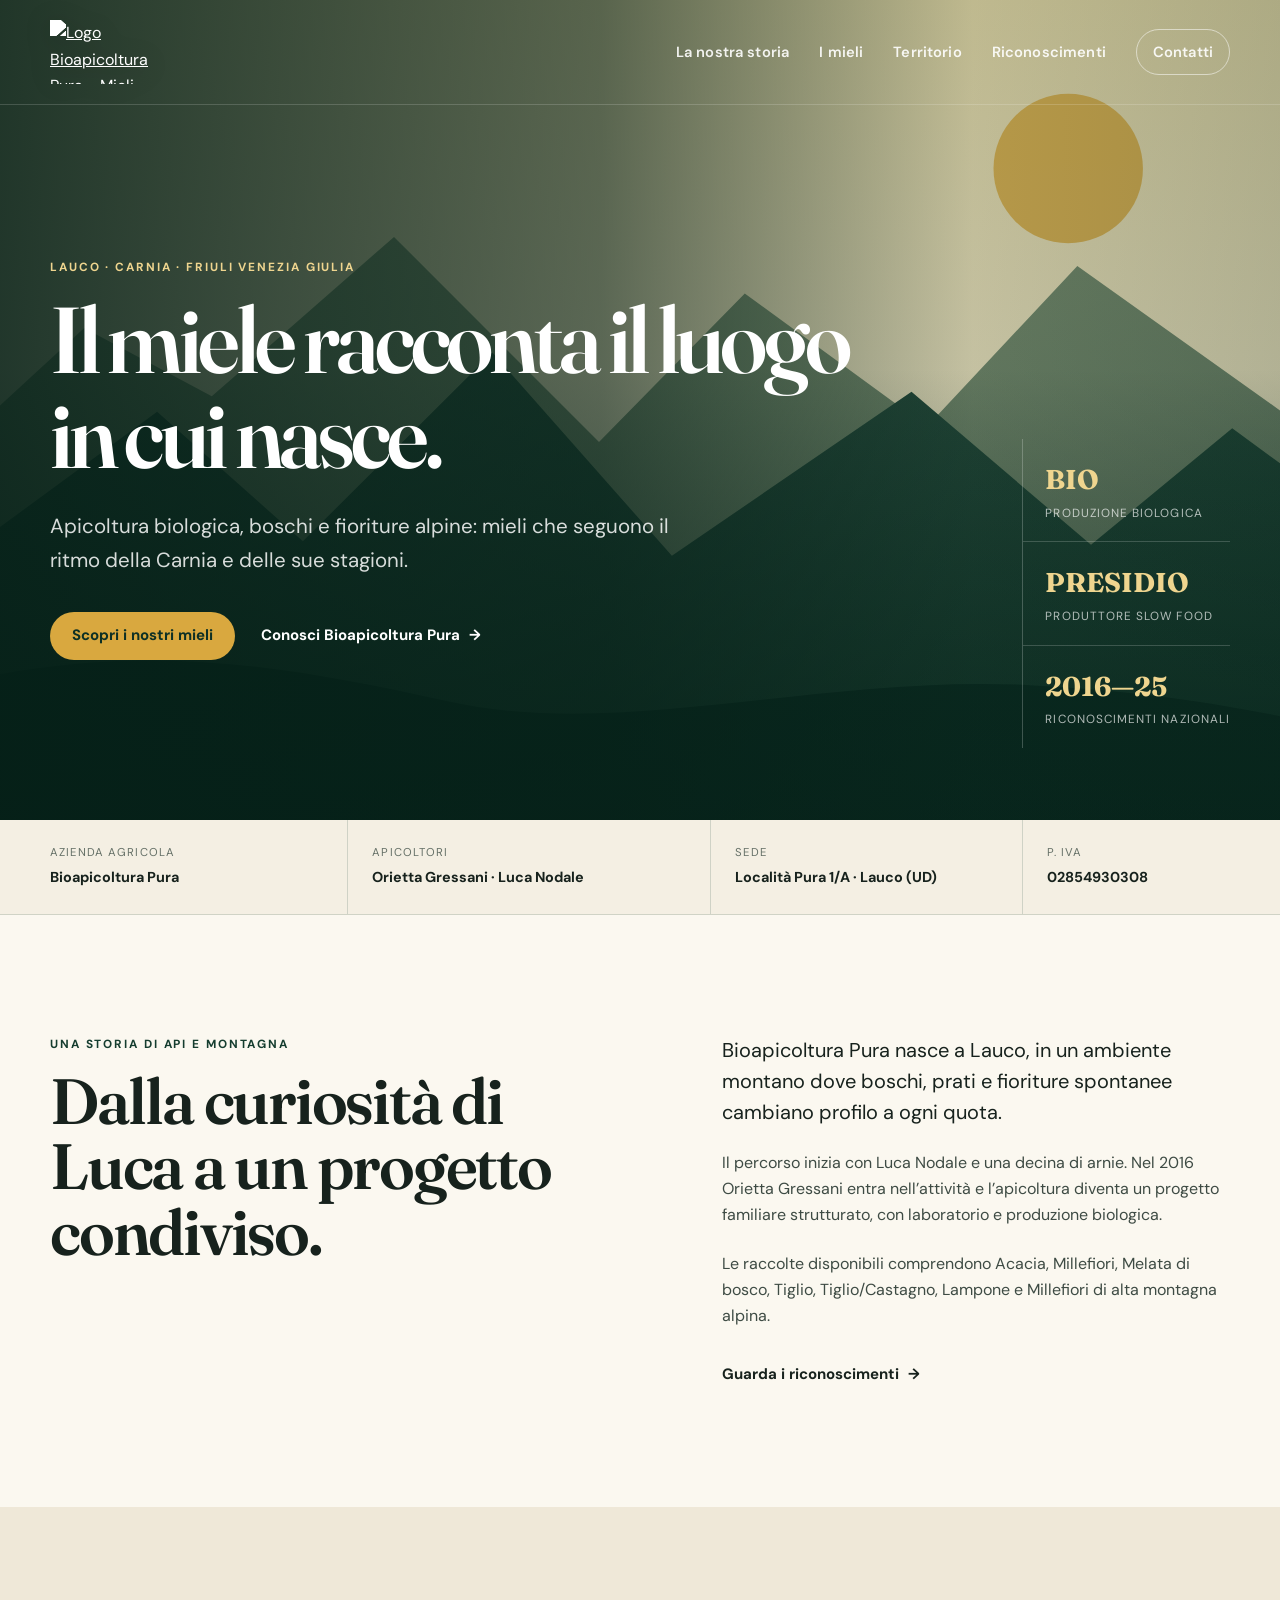
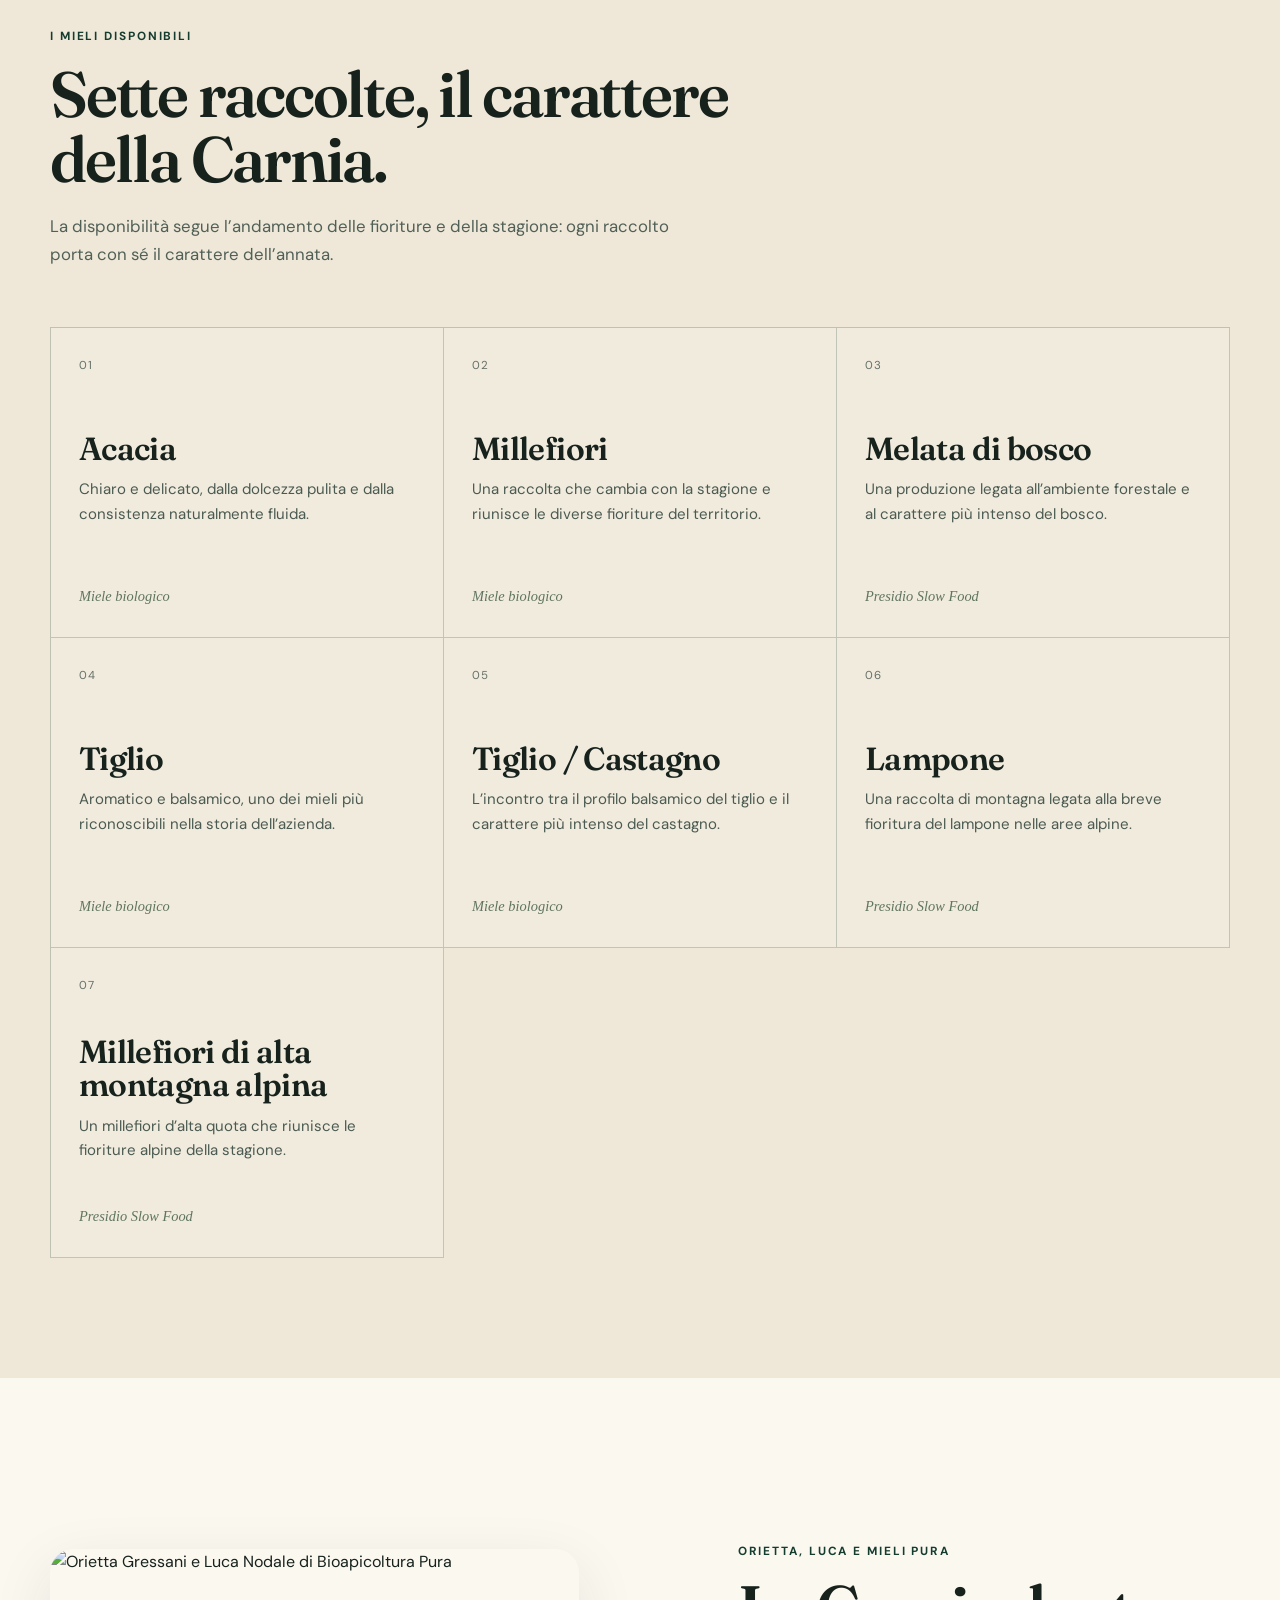
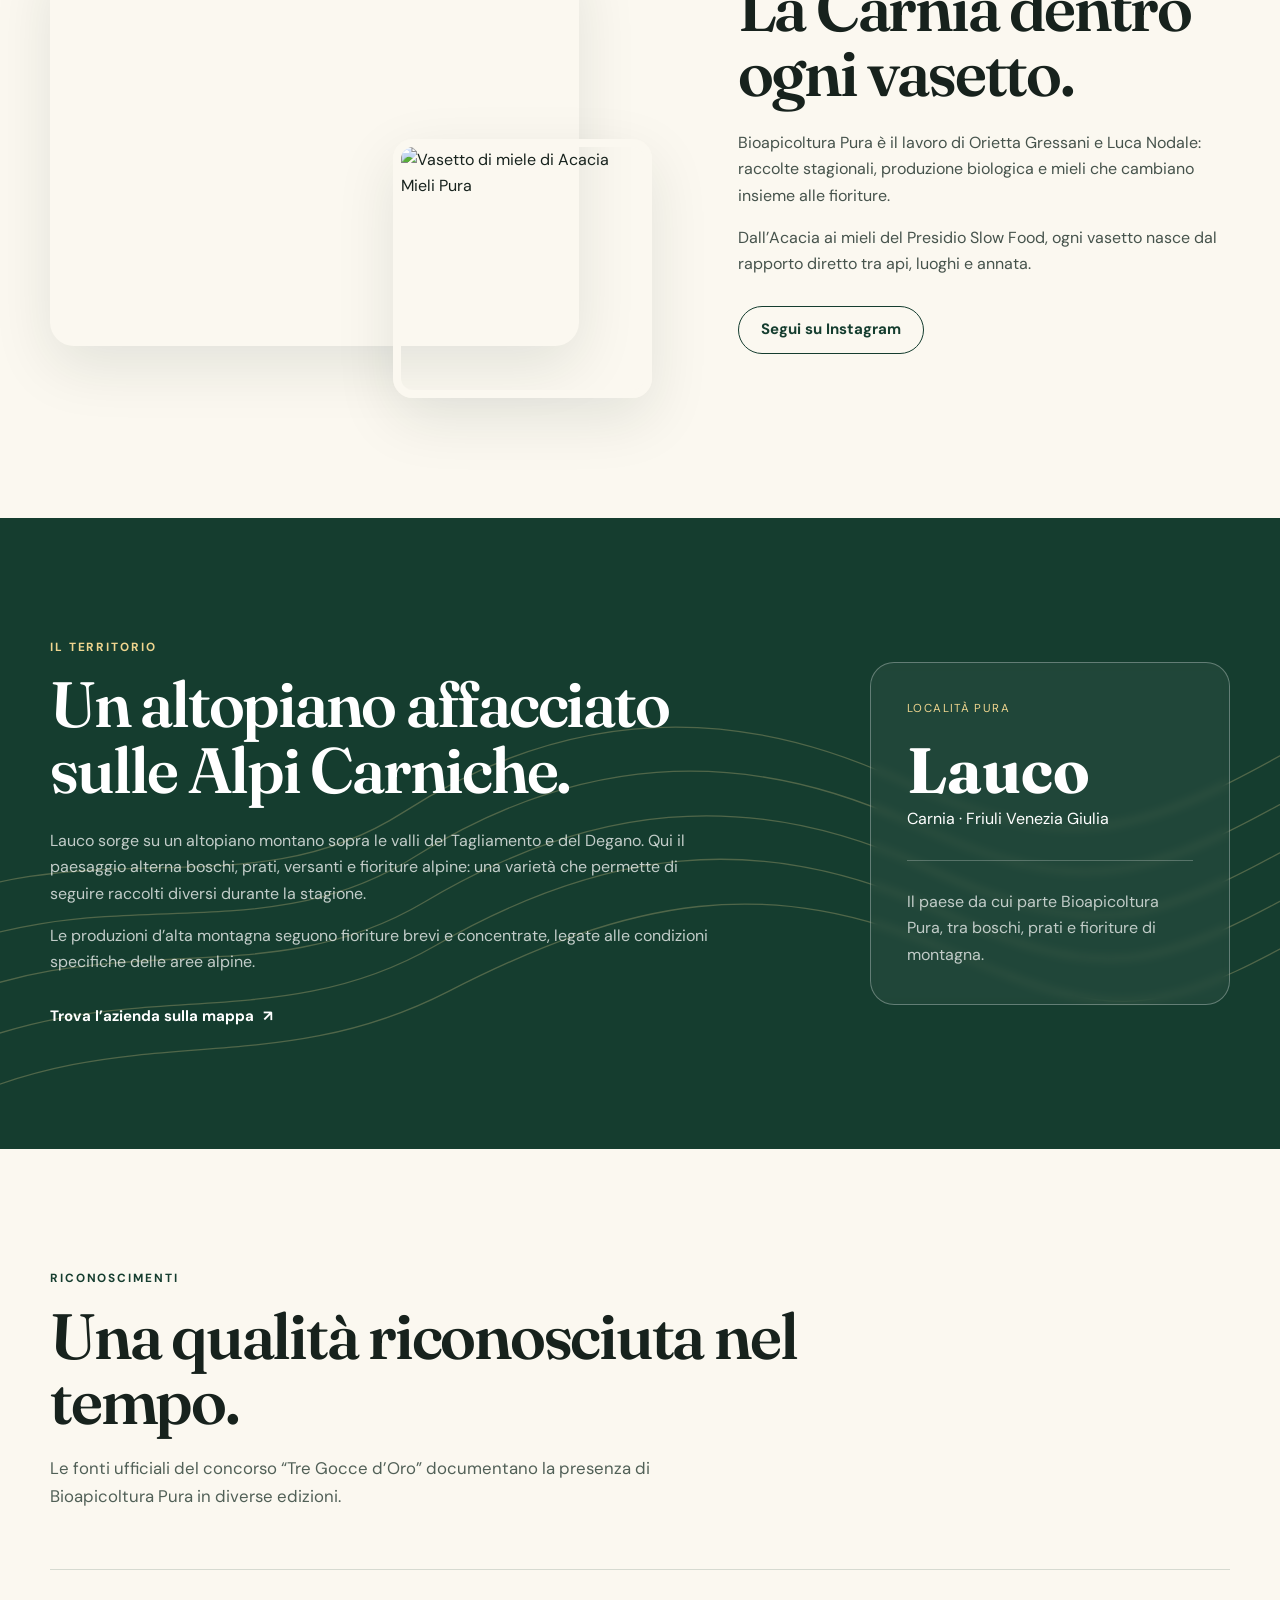
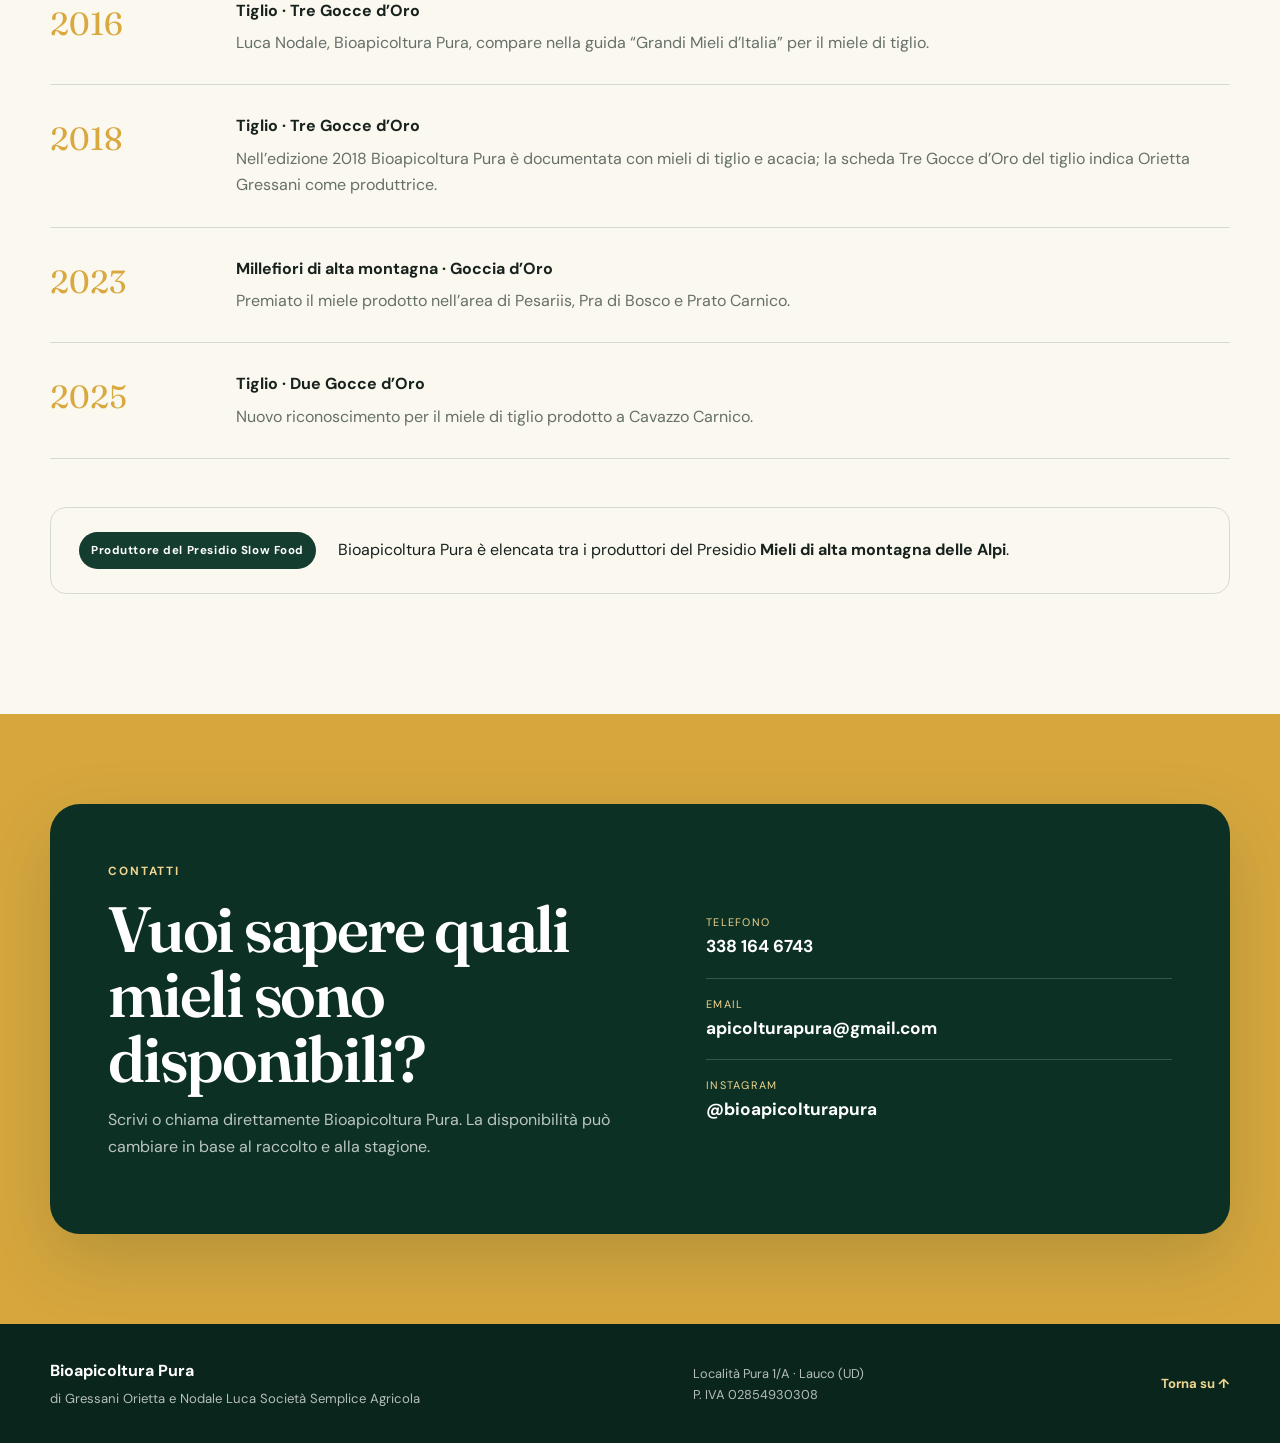
==== commit f064f7e9: "Use proprietary photography and refine brand copy" ====
--- a/index.html
+++ b/index.html
@@ -80,7 +80,7 @@
         </div>
         <div class="hero-facts reveal" aria-label="In breve">
           <div><strong>BIO</strong><span>produzione biologica</span></div>
-          <div><strong>SLOW</strong><span>Presidio Slow Food</span></div>
+          <div><strong>PRESIDIO</strong><span>produttore Slow Food</span></div>
           <div><strong>2016—25</strong><span>riconoscimenti nazionali</span></div>
         </div>
       </div>
@@ -114,7 +114,7 @@
       <div class="container">
         <div class="section-intro reveal">
           <div class="eyebrow">I mieli disponibili</div>
-          <h2>Sette raccolte, una sola origine.</h2>
+          <h2>Sette raccolte, il carattere della Carnia.</h2>
           <p>La disponibilità segue l’andamento delle fioriture e della stagione: ogni raccolto porta con sé il carattere dell’annata.</p>
         </div>
         <div class="honey-grid">
@@ -131,15 +131,20 @@
 
     <section class="section real-company">
       <div class="container real-grid">
-        <figure class="real-photo reveal">
-          <img src="https://carniasapori.it/wp-content/uploads/2025/03/MMF501-miele-millefiori-500gr.jpg" alt="Vasetto di miele Millefiori Bioapicoltura Pura" loading="lazy">
-        </figure>
+        <div class="brand-photos reveal">
+          <figure class="real-photo people-photo">
+            <img src="assets/photos/orietta-luca.jpg" alt="Orietta Gressani e Luca Nodale di Bioapicoltura Pura" loading="lazy">
+          </figure>
+          <figure class="real-photo jar-photo">
+            <img src="assets/photos/miele-acacia.jpg" alt="Vasetto di miele di Acacia Mieli Pura" loading="lazy">
+          </figure>
+        </div>
         <div class="real-copy reveal">
-          <div class="eyebrow">Mieli Pura</div>
+          <div class="eyebrow">Orietta, Luca e Mieli Pura</div>
           <h2>La Carnia dentro ogni vasetto.</h2>
-          <p>Produzione biologica, raccolte stagionali e mieli che cambiano insieme alle fioriture. Il lavoro di Orietta e Luca parte dalle api e arriva al vasetto mantenendo al centro il territorio.</p>
-          <p>Per novità, disponibilità e immagini dall’azienda puoi seguire <strong>@bioapicolturapura</strong>.</p>
-          <a class="button button-outline" href="https://www.instagram.com/bioapicolturapura/" target="_blank" rel="noopener noreferrer">Apri Instagram</a>
+          <p>Bioapicoltura Pura è il lavoro di Orietta Gressani e Luca Nodale: raccolte stagionali, produzione biologica e mieli che cambiano insieme alle fioriture.</p>
+          <p>Dall’Acacia ai mieli del Presidio Slow Food, ogni vasetto nasce dal rapporto diretto tra api, luoghi e annata.</p>
+          <a class="button button-outline" href="https://www.instagram.com/bioapicolturapura/" target="_blank" rel="noopener noreferrer">Segui su Instagram</a>
         </div>
       </div>
     </section>
@@ -166,10 +171,10 @@
         </div>
         <div class="altitude-card reveal">
           <span class="altitude-kicker">Località Pura</span>
-          <strong>33029</strong>
-          <span>Lauco · Udine</span>
+          <strong>Lauco</strong>
+          <span>Carnia · Friuli Venezia Giulia</span>
           <div class="altitude-line"></div>
-          <p>Un luogo che dà il nome all’azienda e ne definisce l’identità.</p>
+          <p>Il paese da cui parte Bioapicoltura Pura, tra boschi, prati e fioriture di montagna.</p>
         </div>
       </div>
     </section>
@@ -213,11 +218,11 @@
   <footer class="site-footer">
     <div class="container footer-grid">
       <div><strong>Bioapicoltura Pura</strong><p>di Gressani Orietta e Nodale Luca Società Semplice Agricola</p></div>
-      <div><span>Località Pura 1/A · 33029 Lauco (UD)</span><span>P. IVA 02854930308</span></div>
+      <div><span>Località Pura 1/A · Lauco (UD)</span><span>P. IVA 02854930308</span></div>
       <a href="#top" class="back-top">Torna su ↑</a>
     </div>
   </footer>
 
   <script src="app.js"></script>
 </body>
-</html>+</html>
--- a/styles.css
+++ b/styles.css
@@ -37,7 +37,7 @@
   border-bottom: 1px solid rgba(255,255,255,.16);
 }
 .nav-wrap { height: 104px; display: flex; align-items: center; justify-content: space-between; gap: 28px; }
-.brand img { width: 116px; height: auto; filter: drop-shadow(0 3px 12px rgba(0,0,0,.15)); }
+.brand img { width: 116px; height: auto; filter: brightness(0) invert(1) drop-shadow(0 3px 12px rgba(0,0,0,.18)); }
 .main-nav { display: flex; align-items: center; gap: 30px; }
 .main-nav a { color: white; text-decoration: none; font-size: .92rem; font-weight: 600; letter-spacing: .01em; opacity: .9; }
 .main-nav a:hover { opacity: 1; }
@@ -110,11 +110,15 @@
 .honey-card p { margin: 0; color: #4b5a51; font-size: .94rem; }
 .botanical { font-family: "Fraunces", Georgia, serif; font-size: .9rem; font-style: italic; color: var(--moss); }
 
-.real-company { background: var(--paper); }
-.real-grid { display: grid; grid-template-columns: 1.05fr .95fr; gap: 86px; align-items: center; }
+.real-company { background: var(--paper); overflow: hidden; }
+.real-grid { display: grid; grid-template-columns: 1.1fr .9fr; gap: 86px; align-items: center; }
+.brand-photos { position: relative; min-height: 500px; display: grid; align-items: center; }
 .real-photo { margin: 0; }
-.real-photo img { width: 100%; aspect-ratio: 4 / 3; object-fit: cover; border-radius: var(--radius); box-shadow: var(--shadow); image-rendering: auto; }
-.real-photo figcaption { font-size: .75rem; color: var(--muted); margin-top: 11px; }
+.real-photo img { width: 100%; object-fit: cover; border-radius: var(--radius); box-shadow: var(--shadow); image-rendering: auto; }
+.people-photo { width: 88%; }
+.people-photo img { aspect-ratio: 4 / 3; }
+.jar-photo { position: absolute; right: 0; bottom: 0; width: 43%; z-index: 2; }
+.jar-photo img { aspect-ratio: 1 / 1; border: 8px solid var(--paper); border-radius: 20px; }
 .real-copy h2 { margin-bottom: 24px; }
 .real-copy p { color: #46534c; }
 .real-copy .button { margin-top: 12px; }
@@ -175,6 +179,7 @@
   .identity-grid > div:nth-child(2) { border-right: 0; }
   .identity-grid > div:nth-child(3) { padding-left: 0; }
   .story-grid, .real-grid, .territory-grid, .contact-card { grid-template-columns: 1fr; gap: 52px; }
+  .brand-photos { max-width: 720px; min-height: 520px; }
   .honey-grid { grid-template-columns: repeat(2, 1fr); }
   .altitude-card { justify-self: start; }
   .footer-grid { grid-template-columns: 1fr 1fr; }
@@ -185,16 +190,42 @@
   .container { width: min(100% - 28px, 1180px); }
   .nav-wrap { height: 84px; }
   .brand img { width: 92px; }
-  .hero, .hero-content { min-height: 760px; }
-  .hero-content { padding-top: 138px; }
-  h1 { font-size: clamp(3rem, 16vw, 4.6rem); }
-  .hero-facts { grid-template-columns: 1fr; }
+
+  .hero,
+  .hero-content { min-height: 720px; }
+  .hero { background: #102f25; }
+  .hero-art {
+    background:
+      radial-gradient(circle at 84% 16%, rgba(217,168,63,.30) 0 46px, transparent 47px),
+      radial-gradient(circle at 84% 16%, transparent 0 78px, rgba(239,213,143,.14) 79px 80px, transparent 81px),
+      radial-gradient(ellipse at 18% 88%, rgba(96,117,95,.34) 0%, transparent 48%),
+      linear-gradient(155deg, #315343 0%, #183f31 42%, #0d3025 100%);
+  }
+  .hero-art svg { display: none; }
+  .hero-overlay {
+    background:
+      linear-gradient(180deg, rgba(4,25,19,.08) 0%, rgba(4,25,19,.18) 38%, rgba(4,25,19,.72) 100%),
+      linear-gradient(90deg, rgba(5,31,23,.32), transparent 72%);
+  }
+  .hero-content { padding-top: 126px; padding-bottom: 34px; gap: 34px; }
+  .hero-copy { align-self: center; }
+  .hero-copy h1 { max-width: 9ch; }
+  .hero-lead { margin: 22px 0 28px; max-width: 34ch; }
+  .hero-actions { gap: 18px; align-items: flex-start; }
+  .hero-actions .button { width: 100%; }
+  h1 { font-size: clamp(3rem, 15vw, 4.35rem); }
+  .hero-facts { grid-template-columns: 1fr; border-top-color: rgba(255,255,255,.18); }
   .hero-facts div { display: grid; grid-template-columns: 90px 1fr; align-items: center; padding: 10px 0; }
+
   .identity-grid { grid-template-columns: 1fr; }
   .identity-grid > div, .identity-grid > div + div { padding: 16px 0; border-right: 0; border-bottom: 1px solid var(--line); }
   .identity-grid > div:last-child { border-bottom: 0; }
   .section { padding: 82px 0; }
   .story-grid, .real-grid, .territory-grid { gap: 42px; }
+  .brand-photos { min-height: 380px; }
+  .people-photo { width: 96%; }
+  .jar-photo { width: 47%; right: -2px; bottom: 0; }
+  .jar-photo img { border-width: 6px; }
   .honey-grid { grid-template-columns: 1fr; }
   .honey-card { min-height: 250px; }
   .award { grid-template-columns: 80px 1fr; gap: 18px; }
